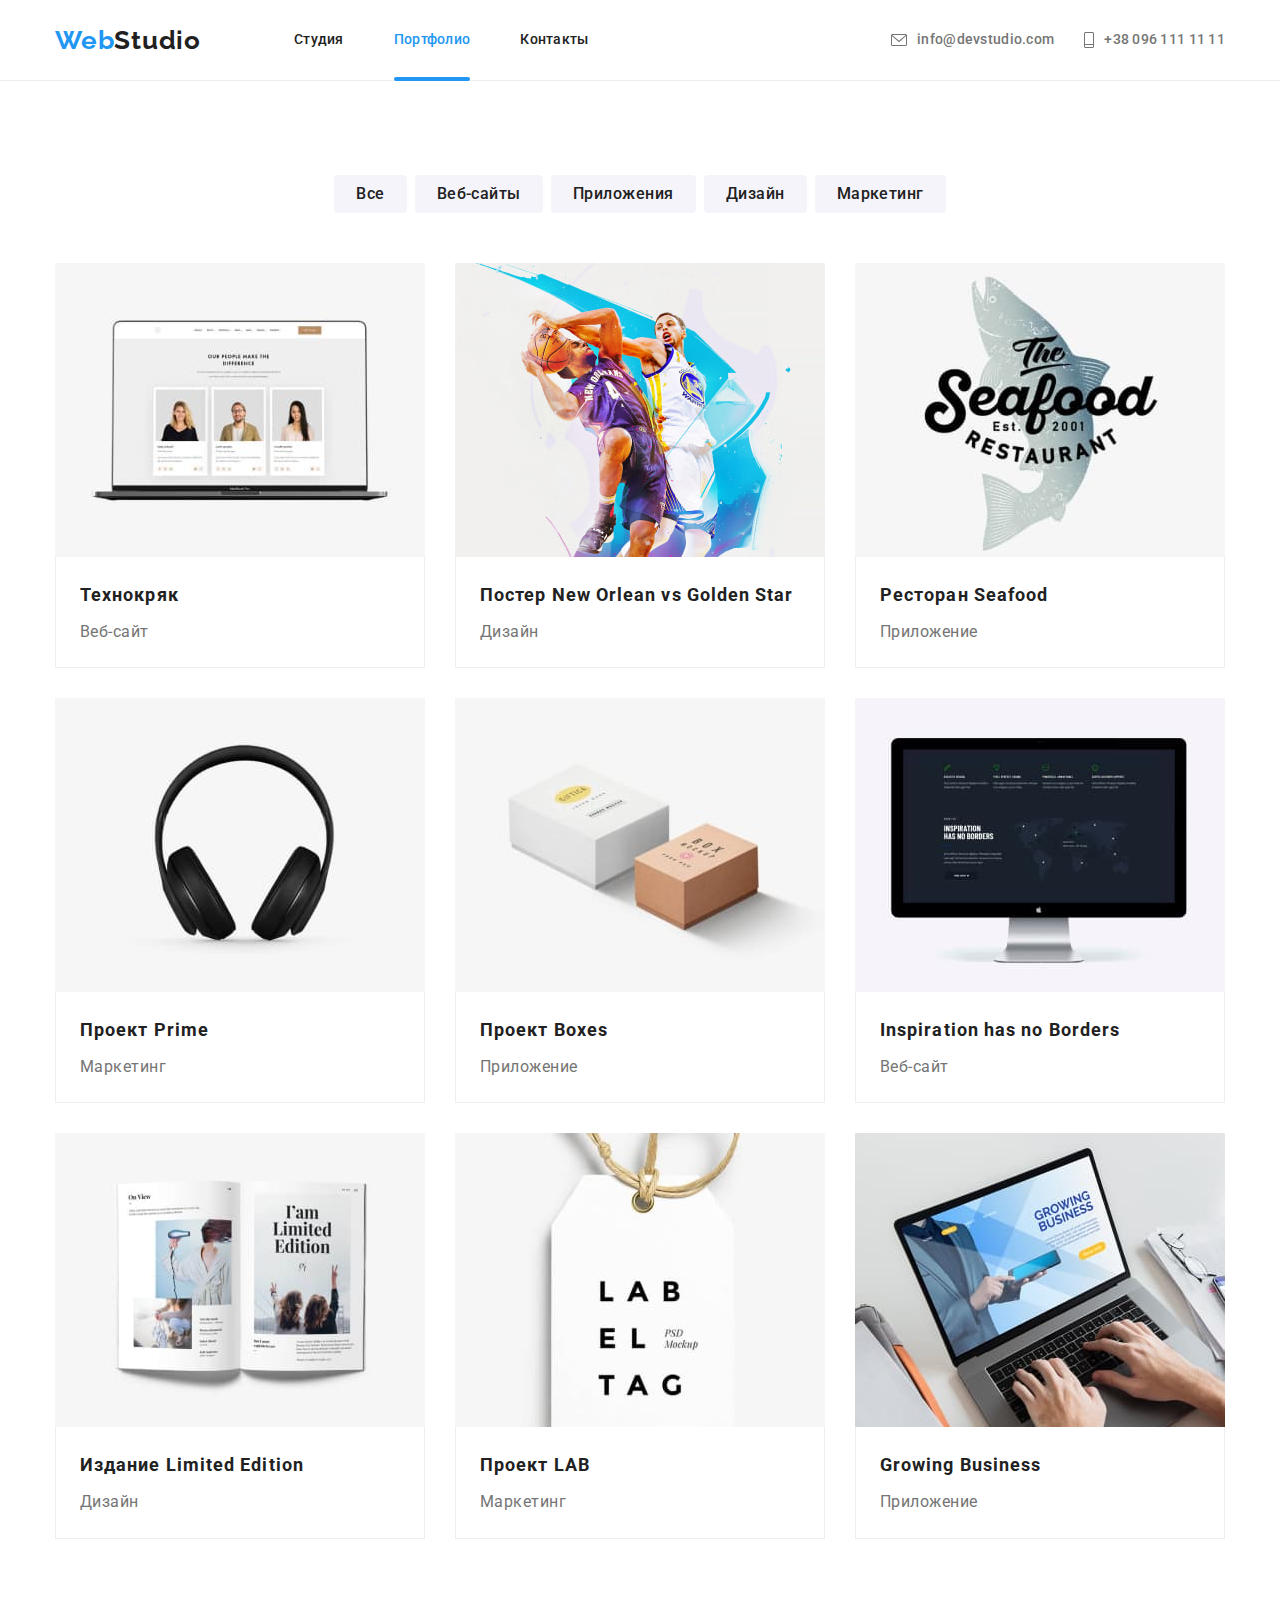
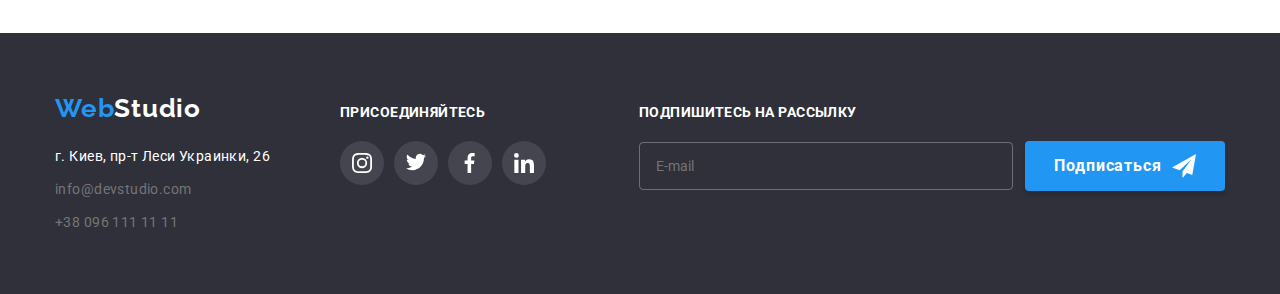
==== portfolio.html @ 3235a58d "add file past homewrok" ====
<!DOCTYPE html>
<html lang="ru">

<head>
    <meta charset="UTF-8">
    <meta http-equiv="X-UA-Compatible" content="IE=edge">
    <meta name="viewport" content="width=device-width, initial-scale=1.0">
    <link rel="preconnect" href="https://fonts.googleapis.com">
    <link rel="preconnect" href="https://fonts.gstatic.com" crossorigin>
    <link
        href="https://fonts.googleapis.com/css2?family=Raleway:wght@700&family=Roboto:wght@400;500;700;900&display=swap"
        rel="stylesheet">
    <link rel="stylesheet" href="./css/main.min.css">
    <title>WebStudio</title>
</head>

<body>
    <header class="page-header">
        <div class="container container--row">
            <!-- Навигация -->
            <nav class="navigation">
                <a href="" class="logo"><span class="logo logo--accent">Web</span>Studio</a>
                <ul class="navigation__list">
                    <li class="navigation__item ">
                        <a class="navigation__link" href="./index.html">Студия</a>
                    </li>
                    <li class="navigation__item">
                        <a href="./portfolio.html" class="navigation__link navigation__link--current">Портфолио</a>
                    </li>
                    <li class="navigation__item">
                        <a href="" class="navigation__link">Контакты</a>
                    </li>
                </ul>
            </nav>
            <!-- Контакты -->
            <ul class="contacts">
                <li class="contacts__item">
                    <a href="mailto:info@devstudio.com" class="contacts__link">
                        <svg class="contacts__icon" width="16" height="12">
                            <use href="./images/icons.svg#icon-envelope"></use>
                        </svg>
                        info@devstudio.com</a>
                </li>
                <li class="contacts__item">
                    <a href="tel:+380961111111" class="contacts__link">
                        <svg class="contacts__icon" width="10" height="16">
                            <use href="./images/icons.svg#icon-tel"></use>
                        </svg>
                        +38 096 111 11 11</a>
                </li>
            </ul>
        </div>
    </header>
    <!-- Контентная часть -->
    <main>
        <section class="section">
            <div class="container">
                <!-- Кнопки -->
                <h1 class="visually-hidden">Примеры работ</h1>
                <ul class="menu-list">
                    <li class="menu-list__item"><button type="button" class="menu-list__btn">Все</button></li>
                    <li class="menu-list__item"><button type="button" class="menu-list__btn">Веб-сайты</button></li>
                    <li class="menu-list__item"><button type="button" class="menu-list__btn">Приложения</button></li>
                    <li class="menu-list__item"><button type="button" class="menu-list__btn">Дизайн</button></li>
                    <li class="menu-list__item"><button type="button" class="menu-list__btn">Маркетинг</button></li>
                </ul>
                <!-- Контент -->
                <ul class="examples">
                    <li class="examples__item">
                        <a href="" class="examples__card">
                            <div class="examples__img-box">
                                <img src="./images/laptop.jpg" alt="ноутбук" width="370">
                                <p class="examples__desc">Ресурс предлагает комплексные предложения с разным уровнем
                                    функционала и сервисов. Все это позволит посетителю получить
                                    исчерпывающие сведения о компании или частном лице.</p>
                            </div>
                            <div class="examples__inner">
                                <h2 class="examples__caption">Технокряк</h2>
                                <p class="examples__subtitle">Веб-сайт</p>
                            </div>
                        </a>
                    </li>
                    <li class="examples__item">
                        <a href="" class="examples__card">
                            <div class="examples__img-box">
                                <img src="./images/sport.jpg" alt="Постер" width="370">
                                <p class="examples__desc">Ресурс предлагает комплексные предложения с разным уровнем
                                    функционала и сервисов. Все это позволит посетителю получить
                                    исчерпывающие сведения о компании или частном лице.</p>
                            </div>
                            <div class="examples__inner">
                                <h2 class="examples__caption">Постер New Orlean vs Golden Star</h2>
                                <p class="examples__subtitle">Дизайн</p>
                            </div>
                        </a>
                    </li>
                    <li class="examples__item">
                        <a href="" class="examples__card">
                            <div class="examples__img-box">
                                <img src="./images/fish.jpg" alt="рыба" width="370">
                                <p class="examples__desc">Ресурс предлагает комплексные предложения с разным уровнем
                                    функционала и сервисов. Все это позволит посетителю получить
                                    исчерпывающие сведения о компании или частном лице.</p>
                            </div>
                            <div class="examples__inner">
                                <h2 class="examples__caption">Ресторан Seafood</h2>
                                <p class="examples__subtitle">Приложение</p>
                            </div>
                        </a>
                    </li>
                    <li class="examples__item">
                        <a href="" class="examples__card">
                            <div class="examples__img-box">
                                <img src="./images/mus.jpg" alt="наушники" width="370">
                                <p class="examples__desc">Ресурс предлагает комплексные предложения с разным уровнем
                                    функционала и сервисов. Все это позволит посетителю получить
                                    исчерпывающие сведения о компании или частном лице.</p>
                            </div>
                            <div class="examples__inner">
                                <h2 class="examples__caption">Проект Prime</h2>
                                <p class="examples__subtitle">Маркетинг</p>
                            </div>
                        </a>
                    </li>
                    <li class="examples__item">
                        <a href="" class="examples__card">
                            <div class="examples__img-box">
                                <img src="./images/box.jpg" alt="коробки" width="370">
                                <p class="examples__desc">Ресурс предлагает комплексные предложения с разным уровнем
                                    функционала и сервисов. Все это позволит посетителю получить
                                    исчерпывающие сведения о компании или частном лице.</p>
                            </div>
                            <div class="examples__inner">
                                <h2 class="examples__caption">Проект Boxes</h2>
                                <p class="examples__subtitle">Приложение</p>
                            </div>
                        </a>
                    </li>
                    <li class="examples__item">
                        <a href="" class="examples__card">
                            <div class="examples__img-box">
                                <img src="./images/monitor.jpg" alt="монитор" width="370">
                                <p class="examples__desc">Ресурс предлагает комплексные предложения с разным уровнем
                                    функционала и сервисов. Все это позволит посетителю получить
                                    исчерпывающие сведения о компании или частном лице.</p>
                            </div>
                            <div class="examples__inner">
                                <h2 class="examples__caption">Inspiration has no Borders</h2>
                                <p class="examples__subtitle">Веб-сайт</p>
                            </div>
                        </a>
                    </li>
                    <li class="examples__item">
                        <a href="" class="examples__card">
                            <div class="examples__img-box">
                                <img src="./images/book.jpg" alt="книга" width="370">
                                <p class="examples__desc">Ресурс предлагает комплексные предложения с разным уровнем
                                    функционала и сервисов. Все это позволит посетителю получить
                                    исчерпывающие сведения о компании или частном лице.</p>
                            </div>
                            <div class="examples__inner">
                                <h2 class="examples__caption">Издание Limited Edition</h2>
                                <p class="examples__subtitle">Дизайн</p>
                            </div>
                        </a>
                    </li>
                    <li class="examples__item">
                        <a href="" class="examples__card">
                            <div class="examples__img-box">
                                <img src="./images/lab.jpg" alt="бирка" width="370">
                                <p class="examples__desc">Ресурс предлагает комплексные предложения с разным уровнем
                                    функционала и сервисов. Все это позволит посетителю получить
                                    исчерпывающие сведения о компании или частном лице.</p>
                            </div>
                            <div class="examples__inner">
                                <h2 class="examples__caption">Проект LAB</h2>
                                <p class="examples__subtitle">Маркетинг</p>
                            </div>
                        </a>
                    </li>
                    <li class="examples__item">
                        <a href="" class="examples__card">
                            <div class="examples__img-box">
                                <img src="./images/grow.jpg" alt="ноутбук" width="370">
                                <p class="examples__desc">Ресурс предлагает комплексные предложения с разным уровнем
                                    функционала и сервисов. Все это позволит посетителю получить
                                    исчерпывающие сведения о компании или частном лице.</p>
                            </div>
                            <div class="examples__inner">
                                <h2 class="examples__caption">Growing Business</h2>
                                <p class="examples__subtitle">Приложение</p>
                            </div>
                        </a>
                    </li>
                </ul>
            </div>
        </section>

    </main>
    <!-- Footer -->
    <footer class="footer">
        <div class="container footer__inner">
            <div>
                <a href="" class="logo"><span class=" logo logo--accent">Web</span><span
                        class="logo logo--white">Studio</span></a>
                <address class="address">
                    <ul>
                        <li class="address__item">
                            <p class="address__location">г. Киев, пр-т Леси Украинки, 26</p>
                        </li>
                        <li class="address__item"><a href="mailto:info@devstudio.com"
                                class="address__link">info@devstudio.com</a></li>
                        <li class="address__item"><a href="tel:+380961111111" class="address__link">+38 096 111 11
                                11</a>
                        </li>
                    </ul>
                </address>
            </div>
            <div class="footer__socials">
                <p class="footer__subtitle">присоединяйтесь</p>
                <ul class="socials">
                    <li class="socials__item">
                        <a href="" class="footer__socials-link">
                            <svg class="footer__socials-icon" width="20" height="20">
                                <use href="./images/icons.svg#icon-inst"></use>
                            </svg>
                        </a>
                    </li>
                    <li class="socials__item">
                        <a href="" class="footer__socials-link">
                            <svg class="footer__socials-icon" width="20" height="20">
                                <use href="./images/icons.svg#icon-twitter"></use>
                            </svg>
                        </a>
                    </li>
                    <li class="socials__item">
                        <a href="" class="footer__socials-link">
                            <svg class="footer__socials-icon" width="20" height="20">
                                <use href="./images/icons.svg#icon-facebook"></use>
                            </svg>
                        </a>
                    </li>
                    <li class="socials__item">
                        <a href="" class="footer__socials-link">
                            <svg class="footer__socials-icon" width="20" height="20">
                                <use href="./images/icons.svg#icon-li"></use>
                            </svg>
                        </a>
                    </li>
                </ul>
            </div>
            <div class="footer__form-holder">
                <p class="footer__subtitle">Подпишитесь на рассылку</p>
                <form class="footer-form" name="subscribe">
                    <div class="footer-form__container">
                        <label class="footer-form__label">
                            <input class="footer-form__input" type="email" name="email" placeholder="E-mail">
                        </label>
                        <button class="button button--flex" type="submit"><span class="button__text">Подписаться</span>
                            <svg class="button__icon" width="24" height="24">
                                <use href="./images/icons.svg#icon-send"></use>
                            </svg>
                        </button>
                    </div>
                </form>
            </div>
        </div>
    </footer>
</body>

</html>
---- css/main.min.css ----
/*! modern-normalize v1.1.0 | MIT License | https://github.com/sindresorhus/modern-normalize */*,::before,::after{-webkit-box-sizing:border-box;box-sizing:border-box}html{line-height:1.15;-webkit-text-size-adjust:100%;-moz-tab-size:4;-o-tab-size:4;tab-size:4}body{margin:0;font-family:system-ui,-apple-system,"Segoe UI",Roboto,Helvetica,Arial,sans-serif,"Apple Color Emoji","Segoe UI Emoji"}hr{height:0;color:inherit}abbr[title]{-webkit-text-decoration:underline dotted;text-decoration:underline dotted}b,strong{font-weight:bolder}code,kbd,samp,pre{font-family:ui-monospace, SFMono-Regular, Consolas, "Liberation Mono", Menlo, monospace;font-size:1em}small{font-size:80%}sub,sup{font-size:75%;line-height:0;position:relative;vertical-align:baseline}sub{bottom:-0.25em}sup{top:-0.5em}table{text-indent:0;border-color:inherit}button,input,optgroup,select,textarea{font-family:inherit;font-size:100%;line-height:1.15;margin:0}button,select{text-transform:none}button,[type="button"],[type="reset"],[type="submit"]{-webkit-appearance:button}::-moz-focus-inner{border-style:none;padding:0}:-moz-focusring{outline:1px dotted ButtonText}:-moz-ui-invalid{box-shadow:none}legend{padding:0}progress{vertical-align:baseline}::-webkit-inner-spin-button,::-webkit-outer-spin-button{height:auto}[type="search"]{-webkit-appearance:textfield;outline-offset:-2px}::-webkit-search-decoration{-webkit-appearance:none}::-webkit-file-upload-button{-webkit-appearance:button;font:inherit}summary{display:list-item}h1,h2,h3,h4,h5,h6{margin:0}p{margin:0;padding:0}img{max-width:100%;height:auto;display:block}body{color:#757575;font-family:"Roboto", serif;font-size:0.875rem;line-height:1.71}ul{margin:0;padding-left:0}li{list-style-type:none}.container{width:100%;max-width:1200px;padding-left:15px;padding-right:15px;margin:0 auto}.container--row{display:-webkit-box;display:-ms-flexbox;display:flex;-webkit-box-align:center;-ms-flex-align:center;align-items:center}.button{display:block;width:200px;margin:0 auto;padding-top:10px;padding-bottom:10px;font-weight:700;font-size:1rem;line-height:1.88;letter-spacing:0.06em;border:0px solid #2196f3;border-radius:4px;-webkit-box-shadow:0px 4px 4px rgba(0,0,0,0.15);box-shadow:0px 4px 4px rgba(0,0,0,0.15);background-color:#2196f3;color:#fff;cursor:pointer}.button--flex{display:-webkit-box;display:-ms-flexbox;display:flex;-webkit-box-align:center;-ms-flex-align:center;align-items:center;-webkit-box-pack:center;-ms-flex-pack:center;justify-content:center;margin-left:12px}.button__text{margin-right:10px}.section{padding-top:94px;padding-bottom:94px}.visually-hidden{position:absolute;width:1px;height:1px;margin:-1px;border:0;padding:0;white-space:nowrap;-webkit-clip-path:inset(100%);clip-path:inset(100%);clip:rect(0 0 0 0);overflow:hidden}.section__title{font-size:2.25rem;line-height:1.16;letter-spacing:0.03em;text-align:center;color:#212121}.section__title--margin-bot{margin-bottom:50px}.socials{display:-webkit-box;display:-ms-flexbox;display:flex;-webkit-box-pack:center;-ms-flex-pack:center;justify-content:center}.socials__item{margin-right:10px}.socials__item:last-child{margin-right:0}.navigation,.contacts__link,.footer-form__container{display:-webkit-box;display:-ms-flexbox;display:flex;-webkit-box-align:center;-ms-flex-align:center;align-items:center}.logo{font-family:"Raleway", serif;font-size:1.625rem;line-height:1.19;letter-spacing:0.03em;font-weight:700;color:#212121;text-decoration:none;display:inline-block}.logo--accent{color:#2196f3}.logo--white{color:#fff}.page-header{background-color:#fff;border-bottom:1px solid #ececec}.navigation__list{display:-webkit-box;display:-ms-flexbox;display:flex;padding-left:0px;margin-left:93px;margin-right:auto}.navigation__item{margin-left:50px}.navigation__item:first-child{margin-left:0}.navigation__link{display:block;padding-top:32px;padding-bottom:32px;font-size:0.875rem;line-height:1.14;letter-spacing:0.02em;font-weight:500;text-decoration:none;color:#212121;-webkit-transition:color 250ms cubic-bezier(0.4, 0, 0.2, 1);transition:color 250ms cubic-bezier(0.4, 0, 0.2, 1)}.navigation__link:hover,.navigation__link:focus{color:#2196f3}.navigation__link--current{position:relative;padding-top:32px;padding-bottom:32px;display:block;font-size:0.875rem;line-height:1.14;letter-spacing:0.02em;font-weight:500;color:#2196f3;text-decoration:none}.navigation__link--current::after{content:"";position:absolute;right:0;bottom:-1px;width:100%;height:4px;background-color:#2196f3;border-radius:2px}.contacts{display:-webkit-box;display:-ms-flexbox;display:flex;margin-left:auto}.contacts__item{margin-left:30px}.contacts__item:first-child{margin-left:0}.contacts__link{font-weight:500;letter-spacing:0.02em;line-height:1.14;text-decoration:none;color:#757575;-webkit-transition:color 250ms cubic-bezier(0.4, 0, 0.2, 1);transition:color 250ms cubic-bezier(0.4, 0, 0.2, 1)}.contacts__link:hover,.contacts__link:focus{color:#2196f3}.contacts__icon{margin-right:10px;fill:currentColor}.hero{padding-top:200px;padding-bottom:200px;background-color:#2f303a;background-image:-webkit-gradient(linear, left bottom, left top, from(rgba(47,48,58,0.4)), to(rgba(47,48,58,0.4))),url(../images/hero.jpg);background-image:linear-gradient(to top, rgba(47,48,58,0.4), rgba(47,48,58,0.4)),url(../images/hero.jpg);max-width:1600px;margin:0 auto}.hero__title{width:696px;margin:0 auto;margin-bottom:30px;font-weight:900;font-size:2.75rem;line-height:1.36;color:#fff;letter-spacing:0.06em;text-transform:uppercase;text-align:center}.class{background-color:aqua}.qualities{background-color:#fff}.qualities__list{display:-webkit-box;display:-ms-flexbox;display:flex}.qualities__item{margin-right:30px;-ms-flex-preferred-size:270px;flex-basis:270px}.qualities__item:last-child{margin-right:0}.qualities__field{display:-webkit-box;display:-ms-flexbox;display:flex;-webkit-box-pack:center;-ms-flex-pack:center;justify-content:center;-webkit-box-align:center;-ms-flex-align:center;align-items:center;height:120px;margin-bottom:30px;border-radius:4px;background-color:#f5f4fa}.qualities__title{font-size:0.875rem;line-height:1.14;letter-spacing:0.03em;text-transform:uppercase;color:#212121}.qualities__text{letter-spacing:0.03em;margin-top:10px}.about{background-color:#fff;padding-top:0}.about__list{display:-webkit-box;display:-ms-flexbox;display:flex;-webkit-box-pack:center;-ms-flex-pack:center;justify-content:center}.about__item{margin-left:30px}.about__item:first-child{margin-left:0}.about__wrapper{position:relative}.about__subtitle{font-size:0.875rem;line-height:1.14;letter-spacing:0.03em;text-transform:uppercase;text-align:center;color:#fff}.about__subtitle--absolute{position:absolute;right:0;bottom:0;width:100%;padding-top:27px;padding-bottom:27px;background-color:rgba(47,48,58,0.8)}.ourteam{background-color:#f5f4fa}.ourteam__list{display:-webkit-box;display:-ms-flexbox;display:flex;-webkit-box-pack:center;-ms-flex-pack:center;justify-content:center}.ourteam__item{margin-left:30px;background-color:#fff;-webkit-box-shadow:0px 1px 3px rgba(0,0,0,0.12),0px 1px 1px rgba(0,0,0,0.14),0px 2px 1px rgba(0,0,0,0.2);box-shadow:0px 1px 3px rgba(0,0,0,0.12),0px 1px 1px rgba(0,0,0,0.14),0px 2px 1px rgba(0,0,0,0.2);border-radius:0px 0px 4px 4px}.ourteam__item:first-child{margin-left:0}.ourteam__profile{padding:30px 32px 30px 32px}.ourteam__name{font-weight:500;font-size:1rem;line-height:1.19;color:#212121;letter-spacing:0.03em;text-align:center;margin-bottom:10px}.ourteam__profession{font-size:16px;line-height:1.19;letter-spacing:0.03em;text-align:center;margin-bottom:16px}.ourteam__link{width:44px;height:44px;padding:12px;border-radius:50%;-webkit-transition:background-color 250ms cubic-bezier(0.4, 0, 0.2, 1);transition:background-color 250ms cubic-bezier(0.4, 0, 0.2, 1);text-decoration:none;display:block}.ourteam__link:hover,.ourteam__link:focus{background-color:#2196f3}.ourteam__icon{fill:#afb1b8;-webkit-transition:fill 250ms cubic-bezier(0.4, 0, 0.2, 1);transition:fill 250ms cubic-bezier(0.4, 0, 0.2, 1)}.ourteam__link:hover .ourteam__icon,.ourteam__link:focus .ourteam__icon{fill:#fff}.clients{display:-webkit-box;display:-ms-flexbox;display:flex;-webkit-box-pack:justify;-ms-flex-pack:justify;justify-content:space-between}.clients__link{display:-webkit-box;display:-ms-flexbox;display:flex;text-decoration:none;padding:15px 31px;border:1px solid #afb1b8;border-radius:4px;-webkit-transition:border 250ms cubic-bezier(0.4, 0, 0.2, 1);transition:border 250ms cubic-bezier(0.4, 0, 0.2, 1)}.clients__link:hover,.clients__link:focus{border:1px solid #2196f3}.clients__icon{fill:#afb1b8;-webkit-transition:fill 250ms cubic-bezier(0.4, 0, 0.2, 1);transition:fill 250ms cubic-bezier(0.4, 0, 0.2, 1)}.clients__link:hover .clients__icon,.clients__link:focus .clients__icon{fill:#2196f3}.footer{padding-top:60px;padding-bottom:60px;background-color:#2f303a}.footer__inner{display:-webkit-box;display:-ms-flexbox;display:flex;-webkit-box-align:baseline;-ms-flex-align:baseline;align-items:baseline}.address{font-style:normal;margin-top:20px}.address__item{margin-bottom:9px}.address__item:last-child{margin-bottom:0}.address__location{letter-spacing:0.03em;color:#fff}.address__link{letter-spacing:0.03em;line-height:1.71;text-decoration:none;color:#757575;-webkit-transition:color 250ms cubic-bezier(0.4, 0, 0.2, 1);transition:color 250ms cubic-bezier(0.4, 0, 0.2, 1)}.address__link:hover,.address__link:focus{color:#2196f3}.footer__socials{margin-left:70px}.footer__subtitle{margin-bottom:20px;font-weight:700;font-size:0.875rem;line-height:1.14;letter-spacing:0.03em;text-transform:uppercase;color:#fff}.footer__socials-link{display:block;width:44px;height:44px;padding:12px;text-decoration:none;background-color:rgba(255,255,255,0.1);border-radius:50%;fill:#fff;-webkit-transition:background-color 250ms cubic-bezier(0.4, 0, 0.2, 1);transition:background-color 250ms cubic-bezier(0.4, 0, 0.2, 1)}.footer__socials-link:hover,.footer__socials-link:focus{background-color:#2196f3}.footer__form-holder{-webkit-box-flex:1;-ms-flex-positive:1;flex-grow:1;margin-left:93px}.footer-form__label{-webkit-box-flex:1;-ms-flex-positive:1;flex-grow:1}.footer-form__input{width:100%;padding:15px 10px 15px 16px;color:rgba(255,255,255,0.6);background-color:transparent;border-radius:4px;border:1px solid rgba(255,255,255,0.3)}.backdrop--is-hidden{opacity:0;visibility:hidden;pointer-events:none}.backdrop{position:fixed;top:0;left:0;width:100%;height:100%;background-color:rgba(0,0,0,0.2);opacity:1;-webkit-transition:opacity 250ms cubic-bezier(0.4, 0, 0.2, 1),visibility 250ms cubic-bezier(0.4, 0, 0.2, 1);transition:opacity 250ms cubic-bezier(0.4, 0, 0.2, 1),visibility 250ms cubic-bezier(0.4, 0, 0.2, 1)}.modal{position:absolute;top:50%;left:50%;min-width:528px;min-height:581px;padding:40px;background-color:#fff;-webkit-box-shadow:0px 1px 3px rgba(0,0,0,0.12),0px 1px 1px rgba(0,0,0,0.14),0px 2px 1px rgba(0,0,0,0.2);box-shadow:0px 1px 3px rgba(0,0,0,0.12),0px 1px 1px rgba(0,0,0,0.14),0px 2px 1px rgba(0,0,0,0.2);border-radius:4px;opacity:1;-webkit-transform:translate(-50%, -50%) scale(1);transform:translate(-50%, -50%) scale(1);-webkit-transition:opacity 250ms cubic-bezier(0.4, 0, 0.2, 1),-webkit-transform 250ms cubic-bezier(0.4, 0, 0.2, 1);transition:opacity 250ms cubic-bezier(0.4, 0, 0.2, 1),-webkit-transform 250ms cubic-bezier(0.4, 0, 0.2, 1);transition:transform 250ms cubic-bezier(0.4, 0, 0.2, 1),opacity 250ms cubic-bezier(0.4, 0, 0.2, 1);transition:transform 250ms cubic-bezier(0.4, 0, 0.2, 1),opacity 250ms cubic-bezier(0.4, 0, 0.2, 1),-webkit-transform 250ms cubic-bezier(0.4, 0, 0.2, 1)}.backdrop--is-hidden .modal{-webkit-transform:translate(-50%, -50%) scale(0.6);transform:translate(-50%, -50%) scale(0.6);opacity:0}.modal__btn{position:absolute;top:8px;right:8px;width:30px;height:30px;border:1px solid rgba(0,0,0,0.1);border-radius:50%;background-color:transparent;cursor:pointer;-webkit-transition:fill 250ms cubic-bezier(0.4, 0, 0.2, 1);transition:fill 250ms cubic-bezier(0.4, 0, 0.2, 1)}.modal__btn:hover,.modal__btn:focus{fill:#2196f3}.modal__icon{position:absolute;top:50%;left:50%;-webkit-transform:translate(-50%, -50%);transform:translate(-50%, -50%)}.form{display:-webkit-box;display:-ms-flexbox;display:flex;-webkit-box-orient:vertical;-webkit-box-direction:normal;-ms-flex-direction:column;flex-direction:column}.form__title{margin-bottom:12px;font-weight:700;font-size:1.25rem;line-height:1.15;text-align:center;letter-spacing:0.03em;color:#212121}.form__text{margin-top:10px;margin-bottom:4px;font-size:0.75rem;line-height:1.16;letter-spacing:0.01em}.form__label{position:relative;display:-webkit-box;display:-ms-flexbox;display:flex;-webkit-box-orient:vertical;-webkit-box-direction:normal;-ms-flex-direction:column;flex-direction:column;-webkit-transition:fill 250ms cubic-bezier(0.4, 0, 0.2, 1);transition:fill 250ms cubic-bezier(0.4, 0, 0.2, 1)}.form__label:focus-within{fill:#2196f3}.form__input{width:100%;height:40px;padding:0 42px;border:1px solid rgba(33,33,33,0.2);-webkit-box-sizing:border-box;box-sizing:border-box;border-radius:4px;cursor:pointer;outline:none;color:#757575;-webkit-transition:border 250ms cubic-bezier(0.4, 0, 0.2, 1);transition:border 250ms cubic-bezier(0.4, 0, 0.2, 1)}.form__input:focus-within{border:1px solid #2196f3}.form__input--big{display:block;height:120px;padding:12px 16px;resize:none;color:#757575}.form__input--big::-webkit-input-placeholder{font-size:0.75rem;line-height:1.67;letter-spacing:0.01em}.form__input--big:-ms-input-placeholder{font-size:0.75rem;line-height:1.67;letter-spacing:0.01em}.form__input--big::-ms-input-placeholder{font-size:0.75rem;line-height:1.67;letter-spacing:0.01em}.form__input--big::placeholder{font-size:0.75rem;line-height:1.67;letter-spacing:0.01em}.form__icon{position:absolute;top:39px;left:12px;cursor:pointer}.form__icon-off{display:block;margin-right:7px;width:16px;height:15px;border-radius:2px;border:2px solid #212121}.form__checkbox:checked ~ .form__icon-off{display:none}.form__icon-active{display:none;margin-right:7px;background-color:#2196f3;border-radius:2px}.form__checkbox:checked ~ .form__icon-active{display:block}.form__checkbox-label{position:relative;display:-webkit-inline-box;display:-ms-inline-flexbox;display:inline-flex;-webkit-box-align:center;-ms-flex-align:center;align-items:center;-webkit-box-pack:center;-ms-flex-pack:center;justify-content:center;margin-bottom:30px;margin-top:20px;letter-spacing:0.03em}.form__checkbox--vis-hidden{position:absolute;width:1px;height:1px;margin:-1px;border:0;padding:0;white-space:nowrap;-webkit-clip-path:inset(100%);clip-path:inset(100%);clip:rect(0 0 0 0);overflow:hidden}.form__link{color:#2196f3}.menu-list{display:-webkit-box;display:-ms-flexbox;display:flex;-webkit-box-pack:center;-ms-flex-pack:center;justify-content:center;margin-bottom:50px}.menu-list__item{margin-left:8px}.menu-list__item:first-child{margin-left:0}.menu-list__btn{padding-left:22px;padding-right:22px;padding-top:6px;padding-bottom:6px;font-size:1rem;line-height:1.6;letter-spacing:0.03em;color:#212121;font-weight:500;font-family:"Roboto", serif;cursor:pointer;background-color:#f5f4fa;border:0px solid transparent;border-radius:4px;-webkit-transition:background-color 250ms cubic-bezier(0.4, 0, 0.2, 1),color 250ms cubic-bezier(0.4, 0, 0.2, 1),-webkit-box-shadow 250ms cubic-bezier(0.4, 0, 0.2, 1);transition:background-color 250ms cubic-bezier(0.4, 0, 0.2, 1),color 250ms cubic-bezier(0.4, 0, 0.2, 1),-webkit-box-shadow 250ms cubic-bezier(0.4, 0, 0.2, 1);transition:background-color 250ms cubic-bezier(0.4, 0, 0.2, 1),color 250ms cubic-bezier(0.4, 0, 0.2, 1),box-shadow 250ms cubic-bezier(0.4, 0, 0.2, 1);transition:background-color 250ms cubic-bezier(0.4, 0, 0.2, 1),color 250ms cubic-bezier(0.4, 0, 0.2, 1),box-shadow 250ms cubic-bezier(0.4, 0, 0.2, 1),-webkit-box-shadow 250ms cubic-bezier(0.4, 0, 0.2, 1)}.menu-list__btn:hover,.menu-list__btn:focus{background-color:#2196f3;color:#fff;-webkit-box-shadow:0px 3px 1px rgba(0,0,0,0.1),0px 1px 2px rgba(0,0,0,0.08),0px 2px 2px rgba(0,0,0,0.12);box-shadow:0px 3px 1px rgba(0,0,0,0.1),0px 1px 2px rgba(0,0,0,0.08),0px 2px 2px rgba(0,0,0,0.12)}.examples{display:-webkit-box;display:-ms-flexbox;display:flex;-ms-flex-wrap:wrap;flex-wrap:wrap}.examples__item{margin-left:30px;margin-bottom:30px}.examples__item:nth-last-child(-n+3){margin-bottom:0}.examples__item:nth-last-child(3n){margin-left:0}.examples__card{display:block;text-decoration:none;-webkit-transition:-webkit-box-shadow 250ms cubic-bezier(0.4, 0, 0.2, 1);transition:-webkit-box-shadow 250ms cubic-bezier(0.4, 0, 0.2, 1);transition:box-shadow 250ms cubic-bezier(0.4, 0, 0.2, 1);transition:box-shadow 250ms cubic-bezier(0.4, 0, 0.2, 1), -webkit-box-shadow 250ms cubic-bezier(0.4, 0, 0.2, 1)}.examples__card:hover,.examples__card:focus{-webkit-box-shadow:0px 1px 1px rgba(0,0,0,0.12),0px 4px 4px rgba(0,0,0,0.06),1px 4px 6px rgba(0,0,0,0.16);box-shadow:0px 1px 1px rgba(0,0,0,0.12),0px 4px 4px rgba(0,0,0,0.06),1px 4px 6px rgba(0,0,0,0.16)}.examples__img-box{position:relative;overflow:hidden}.examples__desc{position:absolute;top:0;left:0;padding:63px 24px;font-size:1.125rem;line-height:1.56;letter-spacing:0.03em;color:#fff;background-color:rgba(33,150,243,0.9);-webkit-transform:translateY(100%);transform:translateY(100%);-webkit-transition:-webkit-transform 250ms cubic-bezier(0.4, 0, 0.2, 1);transition:-webkit-transform 250ms cubic-bezier(0.4, 0, 0.2, 1);transition:transform 250ms cubic-bezier(0.4, 0, 0.2, 1);transition:transform 250ms cubic-bezier(0.4, 0, 0.2, 1), -webkit-transform 250ms cubic-bezier(0.4, 0, 0.2, 1)}.examples__card:hover .examples__desc,.examples__card:focus .examples__desc{-webkit-transform:translateY(0);transform:translateY(0)}.examples__inner{padding:20px 24px;border-left:1px solid #eee;border-right:1px solid #eee;border-bottom:1px solid #eee}.examples__caption{font-size:1.125rem;line-height:2;letter-spacing:0.06em;color:#212121}.examples__subtitle{font-size:1rem;line-height:1.9;letter-spacing:0.03em;margin-top:4px;color:#757575}
/*# sourceMappingURL=main.min.css.map */
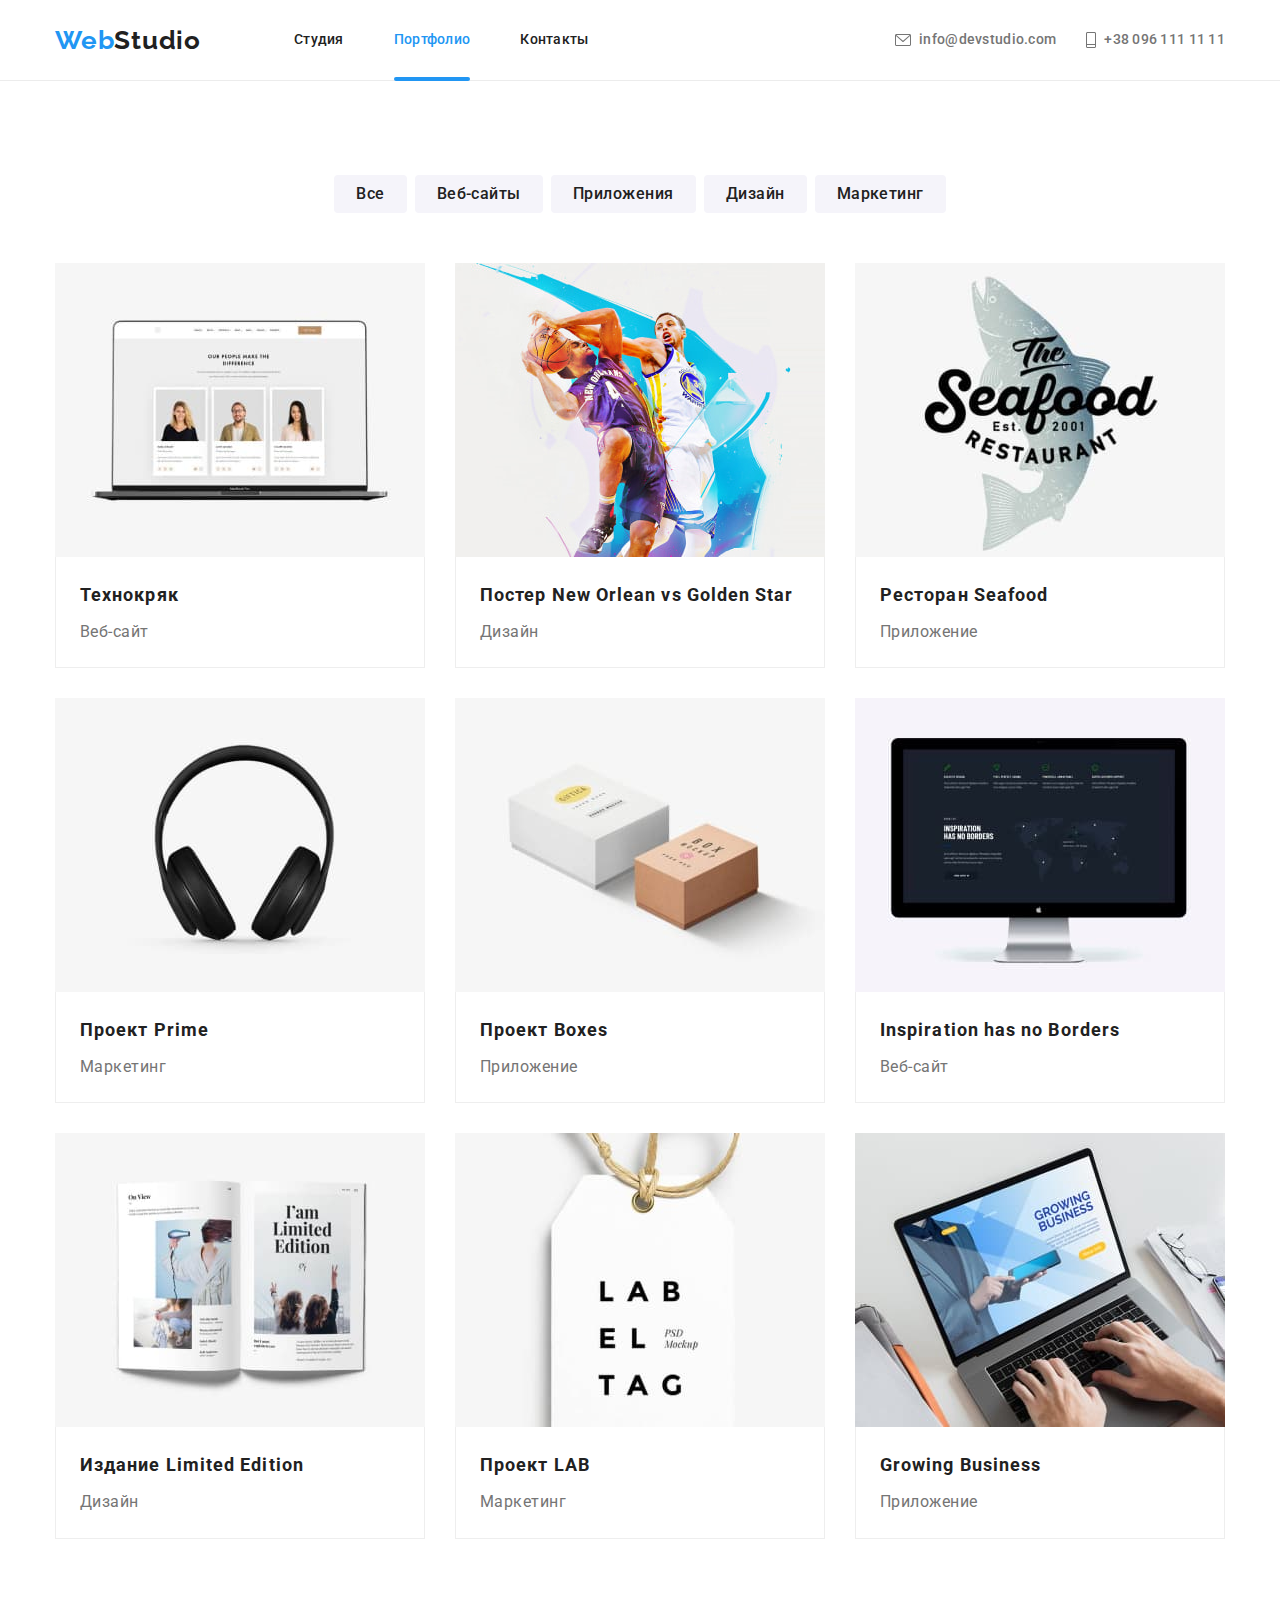
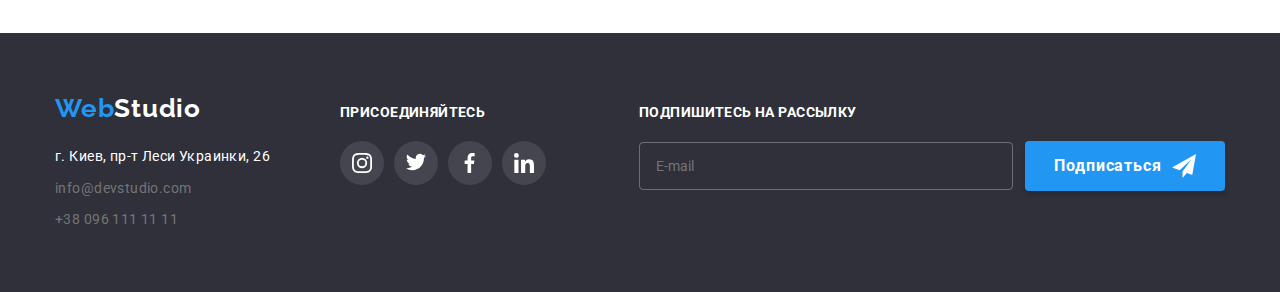
==== commit 0a17b7a2: "add 2x img , create adaptive" ====
--- a/portfolio.html
+++ b/portfolio.html
@@ -18,37 +18,90 @@
     <header class="page-header">
         <div class="container container--row">
             <!-- Навигация -->
-            <nav class="navigation">
+            <div class="menu-container">
+                <nav class="navigation">
+                    <a href="" class="logo"><span class="logo logo--accent">Web</span>Studio</a>
+                    <ul class="navigation__list">
+                        <li class="navigation__item ">
+                            <a class="navigation__link " href="./index.html">Студия</a>
+                        </li>
+                        <li class="navigation__item">
+                            <a href="./portfolio.html" class="navigation__link navigation__link--current">Портфолио</a>
+                        </li>
+                        <li class="navigation__item">
+                            <a href="" class="navigation__link">Контакты</a>
+                        </li>
+                    </ul>
+                </nav>
+                <!-- Контакты -->
+                <ul class="contacts">
+                    <li class="contacts__item">
+                        <a href="mailto:info@devstudio.com" class="contacts__link">
+                            <svg class="contacts__icon" width="16" height="12">
+                                <use href="./images/icons.svg#icon-envelope"></use>
+                            </svg>
+                            info@devstudio.com</a>
+                    </li>
+                    <li class="contacts__item">
+                        <a href="tel:+380961111111" class="contacts__link">
+                            <svg class="contacts__icon" width="10" height="16">
+                                <use href="./images/icons.svg#icon-tel"></use>
+                            </svg>
+                            +38 096 111 11 11</a>
+                    </li>
+                </ul>
+            </div>
+            <div class="mobile-menu-container">
                 <a href="" class="logo"><span class="logo logo--accent">Web</span>Studio</a>
-                <ul class="navigation__list">
-                    <li class="navigation__item ">
-                        <a class="navigation__link" href="./index.html">Студия</a>
-                    </li>
-                    <li class="navigation__item">
-                        <a href="./portfolio.html" class="navigation__link navigation__link--current">Портфолио</a>
-                    </li>
-                    <li class="navigation__item">
-                        <a href="" class="navigation__link">Контакты</a>
-                    </li>
-                </ul>
-            </nav>
-            <!-- Контакты -->
-            <ul class="contacts">
-                <li class="contacts__item">
-                    <a href="mailto:info@devstudio.com" class="contacts__link">
-                        <svg class="contacts__icon" width="16" height="12">
-                            <use href="./images/icons.svg#icon-envelope"></use>
-                        </svg>
-                        info@devstudio.com</a>
-                </li>
-                <li class="contacts__item">
-                    <a href="tel:+380961111111" class="contacts__link">
-                        <svg class="contacts__icon" width="10" height="16">
-                            <use href="./images/icons.svg#icon-tel"></use>
-                        </svg>
-                        +38 096 111 11 11</a>
-                </li>
-            </ul>
+                <div class="burger-menu" data-menu>
+                    <nav class="navigation">
+                        <ul class="navigation__list">
+                            <li class="navigation__item ">
+                                <a class="navigation__link " href="./index.html">Студия</a>
+                            </li>
+                            <li class="navigation__item">
+                                <a href="./portfolio.html"
+                                    class="navigation__link navigation__link--current">Портфолио</a>
+                            </li>
+                            <li class="navigation__item">
+                                <a href="" class="navigation__link">Контакты</a>
+                            </li>
+                        </ul>
+                    </nav>
+                    <!-- Контакты -->
+                    <ul class="contacts">
+                        <li class="contacts__item">
+                            <a href="tel:+380961111111" class="contacts__link contacts__link--big-accent">
+                                <svg class="contacts__icon" width="10" height="16">
+                                    <use href="./images/icons.svg#icon-tel"></use>
+                                </svg>
+                                +38 096 111 11 11</a>
+                        </li>
+                        <li class="contacts__item">
+                            <a href="mailto:info@devstudio.com" class="contacts__link">
+                                <svg class="contacts__icon" width="16" height="12">
+                                    <use href="./images/icons.svg#icon-envelope"></use>
+                                </svg>
+
+                                info@devstudio.com</a>
+                        </li>
+                    </ul>
+                    <ul class="burger-menu__socials">
+                        <li class="burger-menu__item"><a class="burger-menu__link burger-menu__link--padding-none"
+                                href="#">Instagram</a></li>
+                        <li class="burger-menu__item"><a class="burger-menu__link" href="#">Twitter</a></li>
+                        <li class="burger-menu__item"><a class="burger-menu__link" href="#">Facebook</a></li>
+                        <li class="burger-menu__item"><a class="burger-menu__link burger-menu__link--border-none"
+                                href="#">LinkedIn</a></li>
+                    </ul>
+                </div>
+                <button class="burger-button" type="button" data-menu-button>
+                    <svg width="40" height="40" aria-label="Переключатель мобильного меню">
+                        <use class="burger-button__icon-menu" href="images/icons.svg#nav-burger"></use>
+                        <use class="burger-button__icon-cross" href="images/icons.svg#nav-cross"></use>
+                    </svg>
+                </button>
+            </div>
         </div>
     </header>
     <!-- Контентная часть -->
@@ -67,14 +120,15 @@
                 <!-- Контент -->
                 <ul class="examples">
                     <li class="examples__item">
-                        <a href="" class="examples__card">
-                            <div class="examples__img-box">
-                                <img src="./images/laptop.jpg" alt="ноутбук" width="370">
-                                <p class="examples__desc">Ресурс предлагает комплексные предложения с разным уровнем
-                                    функционала и сервисов. Все это позволит посетителю получить
-                                    исчерпывающие сведения о компании или частном лице.</p>
-                            </div>
-                            <div class="examples__inner">
+                        <a href="" class="examples__card examples__card--flex">
+                            <div class="examples__img-box">
+                                <img class="examples__images" srcset="./images/laptop@2x.jpg 2x"
+                                    src="./images/laptop.jpg" alt="ноутбук" width="370">
+                                <p class="examples__desc">Ресурс предлагает комплексные предложения с разным уровнем
+                                    функционала и сервисов. Все это позволит посетителю получить
+                                    исчерпывающие сведения о компании или частном лице.</p>
+                            </div>
+                            <div class="examples__inner examples__inner--grow">
                                 <h2 class="examples__caption">Технокряк</h2>
                                 <p class="examples__subtitle">Веб-сайт</p>
                             </div>
@@ -83,7 +137,8 @@
                     <li class="examples__item">
                         <a href="" class="examples__card">
                             <div class="examples__img-box">
-                                <img src="./images/sport.jpg" alt="Постер" width="370">
+                                <img class="examples__images" srcset="./images/sport@2x.jpg 2x" src="./images/sport.jpg"
+                                    alt="Постер" width="370">
                                 <p class="examples__desc">Ресурс предлагает комплексные предложения с разным уровнем
                                     функционала и сервисов. Все это позволит посетителю получить
                                     исчерпывающие сведения о компании или частном лице.</p>
@@ -97,7 +152,8 @@
                     <li class="examples__item">
                         <a href="" class="examples__card">
                             <div class="examples__img-box">
-                                <img src="./images/fish.jpg" alt="рыба" width="370">
+                                <img class="examples__images" srcset="./images/fish@2x.jpg 2x" src="./images/fish.jpg"
+                                    alt="рыба" width="370">
                                 <p class="examples__desc">Ресурс предлагает комплексные предложения с разным уровнем
                                     функционала и сервисов. Все это позволит посетителю получить
                                     исчерпывающие сведения о компании или частном лице.</p>
@@ -111,7 +167,8 @@
                     <li class="examples__item">
                         <a href="" class="examples__card">
                             <div class="examples__img-box">
-                                <img src="./images/mus.jpg" alt="наушники" width="370">
+                                <img class="examples__images" srcset="./images/mus@2x.jpg 2x" src="./images/mus.jpg"
+                                    alt="наушники" width="370">
                                 <p class="examples__desc">Ресурс предлагает комплексные предложения с разным уровнем
                                     функционала и сервисов. Все это позволит посетителю получить
                                     исчерпывающие сведения о компании или частном лице.</p>
@@ -125,7 +182,8 @@
                     <li class="examples__item">
                         <a href="" class="examples__card">
                             <div class="examples__img-box">
-                                <img src="./images/box.jpg" alt="коробки" width="370">
+                                <img class="examples__images" srcset="./images/box@2x.jpg 2x" src="./images/box.jpg"
+                                    alt="коробки" width="370">
                                 <p class="examples__desc">Ресурс предлагает комплексные предложения с разным уровнем
                                     функционала и сервисов. Все это позволит посетителю получить
                                     исчерпывающие сведения о компании или частном лице.</p>
@@ -139,7 +197,8 @@
                     <li class="examples__item">
                         <a href="" class="examples__card">
                             <div class="examples__img-box">
-                                <img src="./images/monitor.jpg" alt="монитор" width="370">
+                                <img class="examples__images" srcset="./images/monitor@2x.jpg 2x"
+                                    src="./images/monitor.jpg" alt="монитор" width="370">
                                 <p class="examples__desc">Ресурс предлагает комплексные предложения с разным уровнем
                                     функционала и сервисов. Все это позволит посетителю получить
                                     исчерпывающие сведения о компании или частном лице.</p>
@@ -153,7 +212,8 @@
                     <li class="examples__item">
                         <a href="" class="examples__card">
                             <div class="examples__img-box">
-                                <img src="./images/book.jpg" alt="книга" width="370">
+                                <img class="examples__images" srcset="./images/book@2x.jpg 2x" src="./images/book.jpg"
+                                    alt="книга" width="370">
                                 <p class="examples__desc">Ресурс предлагает комплексные предложения с разным уровнем
                                     функционала и сервисов. Все это позволит посетителю получить
                                     исчерпывающие сведения о компании или частном лице.</p>
@@ -167,7 +227,8 @@
                     <li class="examples__item">
                         <a href="" class="examples__card">
                             <div class="examples__img-box">
-                                <img src="./images/lab.jpg" alt="бирка" width="370">
+                                <img class="examples__images" srcset="./images/lab@2x.jpg 2x" src="./images/lab.jpg"
+                                    alt="бирка" width="370">
                                 <p class="examples__desc">Ресурс предлагает комплексные предложения с разным уровнем
                                     функционала и сервисов. Все это позволит посетителю получить
                                     исчерпывающие сведения о компании или частном лице.</p>
@@ -181,7 +242,8 @@
                     <li class="examples__item">
                         <a href="" class="examples__card">
                             <div class="examples__img-box">
-                                <img src="./images/grow.jpg" alt="ноутбук" width="370">
+                                <img class="examples__images" srcset="./images/grow@2x.jpg 2x" src="./images/grow.jpg"
+                                    alt="ноутбук" width="370">
                                 <p class="examples__desc">Ресурс предлагает комплексные предложения с разным уровнем
                                     функционала и сервисов. Все это позволит посетителю получить
                                     исчерпывающие сведения о компании или частном лице.</p>
@@ -200,7 +262,7 @@
     <!-- Footer -->
     <footer class="footer">
         <div class="container footer__inner">
-            <div>
+            <div class="footer__contact">
                 <a href="" class="logo"><span class=" logo logo--accent">Web</span><span
                         class="logo logo--white">Studio</span></a>
                 <address class="address">
@@ -266,6 +328,7 @@
             </div>
         </div>
     </footer>
+    <script src="./js/menu.js"></script>
 </body>
 
 </html>--- a/css/main.min.css
+++ b/css/main.min.css
@@ -1,3 +1,3 @@
 /*! modern-normalize v1.1.0 | MIT License | https://github.com/sindresorhus/modern-normalize */*,::before,::after{-webkit-box-sizing:border-box;box-sizing:border-box}html{line-height:1.15;-webkit-text-size-adjust:100%;-moz-tab-size:4;-o-tab-size:4;tab-size:4}body{margin:0;font-family:system-ui,-apple-system,"Segoe UI",Roboto,Helvetica,Arial,sans-serif,"Apple Color Emoji","Segoe UI Emoji"}hr{height:0;color:inherit}abbr[title]{-webkit-text-decoration:underline dotted;text-decoration:underline dotted}b,strong{font-weight:bolder}code,kbd,samp,pre{font-family:ui-monospace, SFMono-Regular, Consolas, "Liberation Mono", Menlo,- monospace;font-size:1em}small{font-size:80%}sub,sup{font-size:75%;line-height:0;position:relative;vertical-align:baseline}sub{bottom:-0.25em}sup{top:-0.5em}table{text-indent:0;border-color:inherit}button,input,optgroup,select,textarea{font-family:inherit;font-size:100%;line-height:1.15;margin:0}button,select{text-transform:none}button,[type="button"],[type="reset"],[type="submit"]{-webkit-appearance:button}::-moz-focus-inner{border-style:none;padding:0}:-moz-focusring{outline:1px dotted ButtonText}:-moz-ui-invalid{box-shadow:none}legend{padding:0}progress{vertical-align:baseline}::-webkit-inner-spin-button,::-webkit-outer-spin-button{height:auto}[type="search"]{-webkit-appearance:textfield;outline-offset:-2px}::-webkit-search-decoration{-webkit-appearance:none}::-webkit-file-upload-button{-webkit-appearance:button;font:inherit}summary{display:list-item}h1,h2,h3,h4,h5,h6{margin:0}p{margin:0;padding:0}img{max-width:100%;height:auto;display:block}body{color:#757575;font-family:"Roboto", serif;font-size:0.875rem;line-height:1.71}ul{margin:0;padding-left:0}li{list-style-type:none}.container{width:100%;max-width:1200px;padding-left:15px;padding-right:15px;margin:0 auto}.container--row{display:-webkit-box;display:-ms-flexbox;display:flex;-webkit-box-align:center;-ms-flex-align:center;align-items:center}.button{display:block;width:200px;margin:0 auto;padding-top:10px;padding-bottom:10px;font-weight:700;font-size:1rem;line-height:1.88;letter-spacing:0.06em;border:0px solid #2196f3;border-radius:4px;-webkit-box-shadow:0px 4px 4px rgba(0,0,0,0.15);box-shadow:0px 4px 4px rgba(0,0,0,0.15);background-color:#2196f3;color:#fff;cursor:pointer}.button--flex{display:-webkit-box;display:-ms-flexbox;display:flex;-webkit-box-align:center;-ms-flex-align:center;align-items:center;-webkit-box-pack:center;-ms-flex-pack:center;justify-content:center;margin-left:12px}.button__text{margin-right:10px}.section{padding-top:94px;padding-bottom:94px}.visually-hidden{position:absolute;width:1px;height:1px;margin:-1px;border:0;padding:0;white-space:nowrap;-webkit-clip-path:inset(100%);clip-path:inset(100%);clip:rect(0 0 0 0);overflow:hidden}.section__title{font-size:2.25rem;line-height:1.16;letter-spacing:0.03em;text-align:center;color:#212121}.section__title--margin-bot{margin-bottom:50px}.socials{display:-webkit-box;display:-ms-flexbox;display:flex;-webkit-box-pack:center;-ms-flex-pack:center;justify-content:center}.socials__item{margin-right:10px}.socials__item:last-child{margin-right:0}.navigation,.contacts__link,.footer-form__container{display:-webkit-box;display:-ms-flexbox;display:flex;-webkit-box-align:center;-ms-flex-align:center;align-items:center}.logo{font-family:"Raleway", serif;font-size:1.625rem;line-height:1.19;letter-spacing:0.03em;font-weight:700;color:#212121;text-decoration:none;display:inline-block}.logo--accent{color:#2196f3}.logo--white{color:#fff}.page-header{background-color:#fff;border-bottom:1px solid #ececec}.navigation__list{display:-webkit-box;display:-ms-flexbox;display:flex;padding-left:0px;margin-left:93px;margin-right:auto}.navigation__item{margin-left:50px}.navigation__item:first-child{margin-left:0}.navigation__link{display:block;padding-top:32px;padding-bottom:32px;font-size:0.875rem;line-height:1.14;letter-spacing:0.02em;font-weight:500;text-decoration:none;color:#212121;-webkit-transition:color 250ms cubic-bezier(0.4, 0, 0.2, 1);transition:color 250ms cubic-bezier(0.4, 0, 0.2, 1)}.navigation__link:hover,.navigation__link:focus{color:#2196f3}.navigation__link--current{position:relative;padding-top:32px;padding-bottom:32px;display:block;font-size:0.875rem;line-height:1.14;letter-spacing:0.02em;font-weight:500;color:#2196f3;text-decoration:none}.navigation__link--current::after{content:"";position:absolute;right:0;bottom:-1px;width:100%;height:4px;background-color:#2196f3;border-radius:2px}.contacts{display:-webkit-box;display:-ms-flexbox;display:flex;margin-left:auto}.contacts__item{margin-left:30px}.contacts__item:first-child{margin-left:0}.contacts__link{font-weight:500;letter-spacing:0.02em;line-height:1.14;text-decoration:none;color:#757575;-webkit-transition:color 250ms cubic-bezier(0.4, 0, 0.2, 1);transition:color 250ms cubic-bezier(0.4, 0, 0.2, 1)}.contacts__link:hover,.contacts__link:focus{color:#2196f3}.contacts__icon{margin-right:10px;fill:currentColor}.hero{padding-top:200px;padding-bottom:200px;background-color:#2f303a;background-image:-webkit-gradient(linear, left bottom, left top, from(rgba(47,48,58,0.4)), to(rgba(47,48,58,0.4))),url(../images/hero.jpg);background-image:linear-gradient(to top, rgba(47,48,58,0.4), rgba(47,48,58,0.4)),url(../images/hero.jpg);max-width:1600px;margin:0 auto}.hero__title{width:696px;margin:0 auto;margin-bottom:30px;font-weight:900;font-size:2.75rem;line-height:1.36;color:#fff;letter-spacing:0.06em;text-transform:uppercase;text-align:center}.class{background-color:aqua}.qualities{background-color:#fff}.qualities__list{display:-webkit-box;display:-ms-flexbox;display:flex}.qualities__item{margin-right:30px;-ms-flex-preferred-size:270px;flex-basis:270px}.qualities__item:last-child{margin-right:0}.qualities__field{display:-webkit-box;display:-ms-flexbox;display:flex;-webkit-box-pack:center;-ms-flex-pack:center;justify-content:center;-webkit-box-align:center;-ms-flex-align:center;align-items:center;height:120px;margin-bottom:30px;border-radius:4px;background-color:#f5f4fa}.qualities__title{font-size:0.875rem;line-height:1.14;letter-spacing:0.03em;text-transform:uppercase;color:#212121}.qualities__text{letter-spacing:0.03em;margin-top:10px}.about{background-color:#fff;padding-top:0}.about__list{display:-webkit-box;display:-ms-flexbox;display:flex;-webkit-box-pack:center;-ms-flex-pack:center;justify-content:center}.about__item{margin-left:30px}.about__item:first-child{margin-left:0}.about__wrapper{position:relative}.about__subtitle{font-size:0.875rem;line-height:1.14;letter-spacing:0.03em;text-transform:uppercase;text-align:center;color:#fff}.about__subtitle--absolute{position:absolute;right:0;bottom:0;width:100%;padding-top:27px;padding-bottom:27px;background-color:rgba(47,48,58,0.8)}.ourteam{background-color:#f5f4fa}.ourteam__list{display:-webkit-box;display:-ms-flexbox;display:flex;-webkit-box-pack:center;-ms-flex-pack:center;justify-content:center}.ourteam__item{margin-left:30px;background-color:#fff;-webkit-box-shadow:0px 1px 3px rgba(0,0,0,0.12),0px 1px 1px rgba(0,0,0,0.14),0px 2px 1px rgba(0,0,0,0.2);box-shadow:0px 1px 3px rgba(0,0,0,0.12),0px 1px 1px rgba(0,0,0,0.14),0px 2px 1px rgba(0,0,0,0.2);border-radius:0px 0px 4px 4px}.ourteam__item:first-child{margin-left:0}.ourteam__profile{padding:30px 32px 30px 32px}.ourteam__name{font-weight:500;font-size:1rem;line-height:1.19;color:#212121;letter-spacing:0.03em;text-align:center;margin-bottom:10px}.ourteam__profession{font-size:16px;line-height:1.19;letter-spacing:0.03em;text-align:center;margin-bottom:16px}.ourteam__link{width:44px;height:44px;padding:12px;border-radius:50%;-webkit-transition:background-color 250ms cubic-bezier(0.4, 0, 0.2, 1);transition:background-color 250ms cubic-bezier(0.4, 0, 0.2, 1);text-decoration:none;display:block}.ourteam__link:hover,.ourteam__link:focus{background-color:#2196f3}.ourteam__icon{fill:#afb1b8;-webkit-transition:fill 250ms cubic-bezier(0.4, 0, 0.2, 1);transition:fill 250ms cubic-bezier(0.4, 0, 0.2, 1)}.ourteam__link:hover .ourteam__icon,.ourteam__link:focus .ourteam__icon{fill:#fff}.clients{display:-webkit-box;display:-ms-flexbox;display:flex;-webkit-box-pack:justify;-ms-flex-pack:justify;justify-content:space-between}.clients__link{display:-webkit-box;display:-ms-flexbox;display:flex;text-decoration:none;padding:15px 31px;border:1px solid #afb1b8;border-radius:4px;-webkit-transition:border 250ms cubic-bezier(0.4, 0, 0.2, 1);transition:border 250ms cubic-bezier(0.4, 0, 0.2, 1)}.clients__link:hover,.clients__link:focus{border:1px solid #2196f3}.clients__icon{fill:#afb1b8;-webkit-transition:fill 250ms cubic-bezier(0.4, 0, 0.2, 1);transition:fill 250ms cubic-bezier(0.4, 0, 0.2, 1)}.clients__link:hover .clients__icon,.clients__link:focus .clients__icon{fill:#2196f3}.footer{padding-top:60px;padding-bottom:60px;background-color:#2f303a}.footer__inner{display:-webkit-box;display:-ms-flexbox;display:flex;-webkit-box-align:baseline;-ms-flex-align:baseline;align-items:baseline}.address{font-style:normal;margin-top:20px}.address__item{margin-bottom:9px}.address__item:last-child{margin-bottom:0}.address__location{letter-spacing:0.03em;color:#fff}.address__link{letter-spacing:0.03em;line-height:1.71;text-decoration:none;color:#757575;-webkit-transition:color 250ms cubic-bezier(0.4, 0, 0.2, 1);transition:color 250ms cubic-bezier(0.4, 0, 0.2, 1)}.address__link:hover,.address__link:focus{color:#2196f3}.footer__socials{margin-left:70px}.footer__subtitle{margin-bottom:20px;font-weight:700;font-size:0.875rem;line-height:1.14;letter-spacing:0.03em;text-transform:uppercase;color:#fff}.footer__socials-link{display:block;width:44px;height:44px;padding:12px;text-decoration:none;background-color:rgba(255,255,255,0.1);border-radius:50%;fill:#fff;-webkit-transition:background-color 250ms cubic-bezier(0.4, 0, 0.2, 1);transition:background-color 250ms cubic-bezier(0.4, 0, 0.2, 1)}.footer__socials-link:hover,.footer__socials-link:focus{background-color:#2196f3}.footer__form-holder{-webkit-box-flex:1;-ms-flex-positive:1;flex-grow:1;margin-left:93px}.footer-form__label{-webkit-box-flex:1;-ms-flex-positive:1;flex-grow:1}.footer-form__input{width:100%;padding:15px 10px 15px 16px;color:rgba(255,255,255,0.6);background-color:transparent;border-radius:4px;border:1px solid rgba(255,255,255,0.3)}.backdrop--is-hidden{opacity:0;visibility:hidden;pointer-events:none}.backdrop{position:fixed;top:0;left:0;width:100%;height:100%;background-color:rgba(0,0,0,0.2);opacity:1;-webkit-transition:opacity 250ms cubic-bezier(0.4, 0, 0.2, 1),visibility 250ms cubic-bezier(0.4, 0, 0.2, 1);transition:opacity 250ms cubic-bezier(0.4, 0, 0.2, 1),visibility 250ms cubic-bezier(0.4, 0, 0.2, 1)}.modal{position:absolute;top:50%;left:50%;min-width:528px;min-height:581px;padding:40px;background-color:#fff;-webkit-box-shadow:0px 1px 3px rgba(0,0,0,0.12),0px 1px 1px rgba(0,0,0,0.14),0px 2px 1px rgba(0,0,0,0.2);box-shadow:0px 1px 3px rgba(0,0,0,0.12),0px 1px 1px rgba(0,0,0,0.14),0px 2px 1px rgba(0,0,0,0.2);border-radius:4px;opacity:1;-webkit-transform:translate(-50%, -50%) scale(1);transform:translate(-50%, -50%) scale(1);-webkit-transition:opacity 250ms cubic-bezier(0.4, 0, 0.2, 1),-webkit-transform 250ms cubic-bezier(0.4, 0, 0.2, 1);transition:opacity 250ms cubic-bezier(0.4, 0, 0.2, 1),-webkit-transform 250ms cubic-bezier(0.4, 0, 0.2, 1);transition:transform 250ms cubic-bezier(0.4, 0, 0.2, 1),opacity 250ms cubic-bezier(0.4, 0, 0.2, 1);transition:transform 250ms cubic-bezier(0.4, 0, 0.2, 1),opacity 250ms cubic-bezier(0.4, 0, 0.2, 1),-webkit-transform 250ms cubic-bezier(0.4, 0, 0.2, 1)}.backdrop--is-hidden .modal{-webkit-transform:translate(-50%, -50%) scale(0.6);transform:translate(-50%, -50%) scale(0.6);opacity:0}.modal__btn{position:absolute;top:8px;right:8px;width:30px;height:30px;border:1px solid rgba(0,0,0,0.1);border-radius:50%;background-color:transparent;cursor:pointer;-webkit-transition:fill 250ms cubic-bezier(0.4, 0, 0.2, 1);transition:fill 250ms cubic-bezier(0.4, 0, 0.2, 1)}.modal__btn:hover,.modal__btn:focus{fill:#2196f3}.modal__icon{position:absolute;top:50%;left:50%;-webkit-transform:translate(-50%, -50%);transform:translate(-50%, -50%)}.form{display:-webkit-box;display:-ms-flexbox;display:flex;-webkit-box-orient:vertical;-webkit-box-direction:normal;-ms-flex-direction:column;flex-direction:column}.form__title{margin-bottom:12px;font-weight:700;font-size:1.25rem;line-height:1.15;text-align:center;letter-spacing:0.03em;color:#212121}.form__text{margin-top:10px;margin-bottom:4px;font-size:0.75rem;line-height:1.16;letter-spacing:0.01em}.form__label{position:relative;display:-webkit-box;display:-ms-flexbox;display:flex;-webkit-box-orient:vertical;-webkit-box-direction:normal;-ms-flex-direction:column;flex-direction:column;-webkit-transition:fill 250ms cubic-bezier(0.4, 0, 0.2, 1);transition:fill 250ms cubic-bezier(0.4, 0, 0.2, 1)}.form__label:focus-within{fill:#2196f3}.form__input{width:100%;height:40px;padding:0 42px;border:1px solid rgba(33,33,33,0.2);-webkit-box-sizing:border-box;box-sizing:border-box;border-radius:4px;cursor:pointer;outline:none;color:#757575;-webkit-transition:border 250ms cubic-bezier(0.4, 0, 0.2, 1);transition:border 250ms cubic-bezier(0.4, 0, 0.2, 1)}.form__input:focus-within{border:1px solid #2196f3}.form__input--big{display:block;height:120px;padding:12px 16px;resize:none;color:#757575}.form__input--big::-webkit-input-placeholder{font-size:0.75rem;line-height:1.67;letter-spacing:0.01em}.form__input--big:-ms-input-placeholder{font-size:0.75rem;line-height:1.67;letter-spacing:0.01em}.form__input--big::-ms-input-placeholder{font-size:0.75rem;line-height:1.67;letter-spacing:0.01em}.form__input--big::placeholder{font-size:0.75rem;line-height:1.67;letter-spacing:0.01em}.form__icon{position:absolute;top:39px;left:12px;cursor:pointer}.form__icon-off{display:block;margin-right:7px;width:16px;height:15px;border-radius:2px;border:2px solid #212121}.form__checkbox:checked ~ .form__icon-off{display:none}.form__icon-active{display:none;margin-right:7px;background-color:#2196f3;border-radius:2px}.form__checkbox:checked ~ .form__icon-active{display:block}.form__checkbox-label{position:relative;display:-webkit-inline-box;display:-ms-inline-flexbox;display:inline-flex;-webkit-box-align:center;-ms-flex-align:center;align-items:center;-webkit-box-pack:center;-ms-flex-pack:center;justify-content:center;margin-bottom:30px;margin-top:20px;letter-spacing:0.03em}.form__checkbox--vis-hidden{position:absolute;width:1px;height:1px;margin:-1px;border:0;padding:0;white-space:nowrap;-webkit-clip-path:inset(100%);clip-path:inset(100%);clip:rect(0 0 0 0);overflow:hidden}.form__link{color:#2196f3}.menu-list{display:-webkit-box;display:-ms-flexbox;display:flex;-webkit-box-pack:center;-ms-flex-pack:center;justify-content:center;margin-bottom:50px}.menu-list__item{margin-left:8px}.menu-list__item:first-child{margin-left:0}.menu-list__btn{padding-left:22px;padding-right:22px;padding-top:6px;padding-bottom:6px;font-size:1rem;line-height:1.6;letter-spacing:0.03em;color:#212121;font-weight:500;font-family:"Roboto", serif;cursor:pointer;background-color:#f5f4fa;border:0px solid transparent;border-radius:4px;-webkit-transition:background-color 250ms cubic-bezier(0.4, 0, 0.2, 1),color 250ms cubic-bezier(0.4, 0, 0.2, 1),-webkit-box-shadow 250ms cubic-bezier(0.4, 0, 0.2, 1);transition:background-color 250ms cubic-bezier(0.4, 0, 0.2, 1),color 250ms cubic-bezier(0.4, 0, 0.2, 1),-webkit-box-shadow 250ms cubic-bezier(0.4, 0, 0.2, 1);transition:background-color 250ms cubic-bezier(0.4, 0, 0.2, 1),color 250ms cubic-bezier(0.4, 0, 0.2, 1),box-shadow 250ms cubic-bezier(0.4, 0, 0.2, 1);transition:background-color 250ms cubic-bezier(0.4, 0, 0.2, 1),color 250ms cubic-bezier(0.4, 0, 0.2, 1),box-shadow 250ms cubic-bezier(0.4, 0, 0.2, 1),-webkit-box-shadow 250ms cubic-bezier(0.4, 0, 0.2, 1)}.menu-list__btn:hover,.menu-list__btn:focus{background-color:#2196f3;color:#fff;-webkit-box-shadow:0px 3px 1px rgba(0,0,0,0.1),0px 1px 2px rgba(0,0,0,0.08),0px 2px 2px rgba(0,0,0,0.12);box-shadow:0px 3px 1px rgba(0,0,0,0.1),0px 1px 2px rgba(0,0,0,0.08),0px 2px 2px rgba(0,0,0,0.12)}.examples{display:-webkit-box;display:-ms-flexbox;display:flex;-ms-flex-wrap:wrap;flex-wrap:wrap}.examples__item{margin-left:30px;margin-bottom:30px}.examples__item:nth-last-child(-n+3){margin-bottom:0}.examples__item:nth-last-child(3n){margin-left:0}.examples__card{display:block;text-decoration:none;-webkit-transition:-webkit-box-shadow 250ms cubic-bezier(0.4, 0, 0.2, 1);transition:-webkit-box-shadow 250ms cubic-bezier(0.4, 0, 0.2, 1);transition:box-shadow 250ms cubic-bezier(0.4, 0, 0.2, 1);transition:box-shadow 250ms cubic-bezier(0.4, 0, 0.2, 1), -webkit-box-shadow 250ms cubic-bezier(0.4, 0, 0.2, 1)}.examples__card:hover,.examples__card:focus{-webkit-box-shadow:0px 1px 1px rgba(0,0,0,0.12),0px 4px 4px rgba(0,0,0,0.06),1px 4px 6px rgba(0,0,0,0.16);box-shadow:0px 1px 1px rgba(0,0,0,0.12),0px 4px 4px rgba(0,0,0,0.06),1px 4px 6px rgba(0,0,0,0.16)}.examples__img-box{position:relative;overflow:hidden}.examples__desc{position:absolute;top:0;left:0;padding:63px 24px;font-size:1.125rem;line-height:1.56;letter-spacing:0.03em;color:#fff;background-color:rgba(33,150,243,0.9);-webkit-transform:translateY(100%);transform:translateY(100%);-webkit-transition:-webkit-transform 250ms cubic-bezier(0.4, 0, 0.2, 1);transition:-webkit-transform 250ms cubic-bezier(0.4, 0, 0.2, 1);transition:transform 250ms cubic-bezier(0.4, 0, 0.2, 1);transition:transform 250ms cubic-bezier(0.4, 0, 0.2, 1), -webkit-transform 250ms cubic-bezier(0.4, 0, 0.2, 1)}.examples__card:hover .examples__desc,.examples__card:focus .examples__desc{-webkit-transform:translateY(0);transform:translateY(0)}.examples__inner{padding:20px 24px;border-left:1px solid #eee;border-right:1px solid #eee;border-bottom:1px solid #eee}.examples__caption{font-size:1.125rem;line-height:2;letter-spacing:0.06em;color:#212121}.examples__subtitle{font-size:1rem;line-height:1.9;letter-spacing:0.03em;margin-top:4px;color:#757575}
+ monospace;font-size:1em}small{font-size:80%}sub,sup{font-size:75%;line-height:0;position:relative;vertical-align:baseline}sub{bottom:-0.25em}sup{top:-0.5em}table{text-indent:0;border-color:inherit}button,input,optgroup,select,textarea{font-family:inherit;font-size:100%;line-height:1.15;margin:0}button,select{text-transform:none}button,[type="button"],[type="reset"],[type="submit"]{-webkit-appearance:button}::-moz-focus-inner{border-style:none;padding:0}:-moz-focusring{outline:1px dotted ButtonText}:-moz-ui-invalid{box-shadow:none}legend{padding:0}progress{vertical-align:baseline}::-webkit-inner-spin-button,::-webkit-outer-spin-button{height:auto}[type="search"]{-webkit-appearance:textfield;outline-offset:-2px}::-webkit-search-decoration{-webkit-appearance:none}::-webkit-file-upload-button{-webkit-appearance:button;font:inherit}summary{display:list-item}h1,h2,h3,h4,h5,h6{margin:0}p{margin:0;padding:0}img{max-width:100%;height:auto;display:block}body{color:#757575;font-family:"Roboto", serif;font-size:0.875rem;line-height:1.71}ul{margin:0;padding-left:0}li{list-style-type:none}.container{width:100%;padding-left:15px;padding-right:15px;margin:0 auto}@media screen and (min-width: 480px){.container{width:480px}}@media screen and (min-width: 768px){.container{width:768px}}@media screen and (min-width: 1200px){.container{width:1200px}}.button{display:block;width:200px;margin:0 auto;padding-top:10px;padding-bottom:10px;font-weight:700;font-size:1rem;line-height:1.88;letter-spacing:0.06em;border:0px solid #2196f3;border-radius:4px;-webkit-box-shadow:0px 4px 4px rgba(0,0,0,0.15);box-shadow:0px 4px 4px rgba(0,0,0,0.15);background-color:#2196f3;color:#fff;cursor:pointer}.button--flex{display:-webkit-box;display:-ms-flexbox;display:flex;-webkit-box-align:center;-ms-flex-align:center;align-items:center;-webkit-box-pack:center;-ms-flex-pack:center;justify-content:center;margin-left:12px}@media screen and (max-width: 1199px){.button--flex{margin:0 auto}}.button__text{margin-right:10px}.section{padding-top:60px;padding-bottom:60px}@media screen and (min-width: 1200px){.section{padding-top:94px;padding-bottom:94px}}.visually-hidden{position:absolute;width:1px;height:1px;margin:-1px;border:0;padding:0;white-space:nowrap;-webkit-clip-path:inset(100%);clip-path:inset(100%);clip:rect(0 0 0 0);overflow:hidden}.section__title{font-size:1.75rem;line-height:1.16;letter-spacing:0.03em;text-align:center;color:#212121}@media screen and (min-width: 1200px){.section__title{font-size:2.25rem}}.section__title--margin-bot{margin-bottom:30px}@media screen and (min-width: 769px){.section__title--margin-bot{margin-bottom:50px}}.socials{display:-webkit-box;display:-ms-flexbox;display:flex;-webkit-box-pack:center;-ms-flex-pack:center;justify-content:center}.socials__item{margin-right:10px}.socials__item:last-child{margin-right:0}@media screen and (max-width: 767px){.mobile-menu-container{display:-webkit-box;display:-ms-flexbox;display:flex;-webkit-box-pack:justify;-ms-flex-pack:justify;justify-content:space-between;-webkit-box-align:center;-ms-flex-align:center;align-items:center}}.burger-menu{display:none;position:absolute;z-index:3;top:0;left:0;width:100vw;height:100vh;padding:48px 40px;background-color:#fff}.burger-menu.is-open{display:-webkit-box;display:-ms-flexbox;display:flex;-webkit-box-orient:vertical;-webkit-box-direction:normal;-ms-flex-direction:column;flex-direction:column}.burger-menu__socials{display:-webkit-box;display:-ms-flexbox;display:flex;-webkit-box-pack:start;-ms-flex-pack:start;justify-content:flex-start;-ms-flex-wrap:wrap;flex-wrap:wrap}.burger-menu__link{padding-left:10px;padding-right:10px;text-decoration:none;color:#2196f3;font-weight:500;font-size:1.125rem;line-height:1.22;letter-spacing:0.02em;border-right:1px solid rgba(33,33,33,0.2)}.burger-menu__link--padding-none{padding-left:0}.burger-menu__link--border-none{border-right:none;padding-right:0}@media screen and (max-width: 439px){.burger-menu__link--border-none:last-child{padding-left:0}}.burger-button{padding:0;margin:10px 0;z-index:22;font-size:0;background-color:transparent;border:none}.burger-button__icon-cross{display:none}.burger-button__icon-cross:hover,.burger-button__icon-cross:focus{fill:#2196f3}.burger-button.is-open .burger-button__icon-cross{display:block}.burger-button__icon-menu{display:block}.burger-button__icon-menu:hover,.burger-button__icon-menu:focus{fill:#2196f3}.burger-button.is-open .burger-button__icon-menu{display:none}.logo{font-family:"Raleway", serif;font-size:1.5rem;line-height:1.16;letter-spacing:0.03em;font-weight:700;color:#212121;text-decoration:none;display:inline-block}.logo--accent{color:#2196f3}@media screen and (min-width: 1200px){.logo{font-size:1.625rem;line-height:1.19}}.logo--white{color:#fff}.page-header{background-color:#fff;border-bottom:1px solid #ececec}@media screen and (max-width: 767px){.page-header{position:relative}}@media screen and (max-width: 767px){.menu-container{display:none}}@media screen and (min-width: 768px){.menu-container{display:-webkit-box;display:-ms-flexbox;display:flex;-webkit-box-align:center;-ms-flex-align:center;align-items:center}}@media screen and (min-width: 768px){.mobile-menu-container{display:none}}@media screen and (max-width: 767px){.navigation{-webkit-box-flex:1;-ms-flex-positive:1;flex-grow:1}}@media screen and (min-width: 768px){.navigation{display:-webkit-box;display:-ms-flexbox;display:flex;-webkit-box-align:center;-ms-flex-align:center;align-items:center}.navigation__list{display:-webkit-box;display:-ms-flexbox;display:flex;padding-left:0px;margin-left:88px}}@media screen and (min-width: 768px) and (min-width: 1200px){.navigation__list{margin-left:93px}}@media screen and (max-width: 767px){.navigation__item:not(:last-child){margin-bottom:32px}}@media screen and (min-width: 768px){.navigation__item{margin-left:50px}.navigation__item:first-child{margin-left:0}}.navigation__link{display:block;font-size:2.5rem;line-height:1.175;letter-spacing:0.02em;font-weight:500;text-decoration:none;color:#212121;-webkit-transition:color 250ms cubic-bezier(0.4, 0, 0.2, 1);transition:color 250ms cubic-bezier(0.4, 0, 0.2, 1)}.navigation__link:hover,.navigation__link:focus{color:#2196f3}@media screen and (min-width: 768px){.navigation__link{padding-top:32px;padding-bottom:32px;font-size:0.875rem;line-height:1.14}}.navigation__link--current{color:#2196f3}@media screen and (min-width: 768px){.navigation__link--current{position:relative;padding-top:32px;padding-bottom:32px;display:block;font-size:0.875rem;line-height:1.14;letter-spacing:0.02em;font-weight:500;text-decoration:none}.navigation__link--current::after{content:"";position:absolute;right:0;bottom:-1px;width:100%;height:4px;background-color:#2196f3;border-radius:2px}}@media screen and (min-width: 768px){.contacts{margin-left:auto}}@media screen and (min-width: 1200px){.contacts{display:-webkit-box;display:-ms-flexbox;display:flex;-webkit-box-align:center;-ms-flex-align:center;align-items:center}}@media screen and (max-width: 767px){.contacts__item:first-child{margin-bottom:32px}.contacts__item:last-child{margin-bottom:64px}}@media screen and (min-width: 768px) and (max-width: 1199px){.contacts__item:not(:last-child){margin-bottom:8px}}@media screen and (min-width: 1200px){.contacts__item{margin-left:30px}.contacts__item:first-child{margin-left:0}}.contacts__link{font-weight:500;letter-spacing:0.02em;text-decoration:none;color:#757575;line-height:1.17}@media screen and (max-width: 767px){.contacts__link{font-size:1.5rem}}.contacts__link--big-accent{font-size:2.25rem;color:#2196f3}@media screen and (max-width: 394px){.contacts__link--big-accent{font-size:calc(1rem + 3vw)}}@media screen and (min-width: 768px){.contacts__link{display:-webkit-box;display:-ms-flexbox;display:flex;-webkit-box-align:center;-ms-flex-align:center;align-items:center;font-size:0.75rem;-webkit-transition:color 250ms cubic-bezier(0.4, 0, 0.2, 1);transition:color 250ms cubic-bezier(0.4, 0, 0.2, 1)}.contacts__link:hover,.contacts__link:focus{color:#2196f3}}@media screen and (min-width: 1200px){.contacts__link{font-size:0.875rem;line-height:1.14}}.contacts__icon{margin-right:8px;fill:currentColor}@media screen and (max-width: 767px){.contacts__icon{display:none}}.hero{padding-top:118px;padding-bottom:118px;background-color:#2f303a;background-image:-webkit-gradient(linear, left bottom, left top, from(rgba(47,48,58,0.4)), to(rgba(47,48,58,0.4))),url(../../images/hero-480.jpg);background-image:linear-gradient(to top, rgba(47,48,58,0.4), rgba(47,48,58,0.4)),url(../../images/hero-480.jpg);max-width:1600px;background-size:cover;background-position:center;background-repeat:no-repeat;margin:0 auto}@media screen and (min-width: 481px){.hero{background-image:-webkit-gradient(linear, left bottom, left top, from(rgba(47,48,58,0.4)), to(rgba(47,48,58,0.4))),url(../../images/hero-768.jpg);background-image:linear-gradient(to top, rgba(47,48,58,0.4), rgba(47,48,58,0.4)),url(../../images/hero-768.jpg)}}@media screen and (min-width: 769px){.hero{background-image:-webkit-gradient(linear, left bottom, left top, from(rgba(47,48,58,0.4)), to(rgba(47,48,58,0.4))),url(../../images/hero.jpg);background-image:linear-gradient(to top, rgba(47,48,58,0.4), rgba(47,48,58,0.4)),url(../../images/hero.jpg)}}@media (min-device-pixel-ratio: 2), (-webkit-min-device-pixel-ratio: 2), (min-resolution: 192dpi), (min-resolution: 2dppx){.hero{background-image:-webkit-gradient(linear, left bottom, left top, from(rgba(47,48,58,0.4)), to(rgba(47,48,58,0.4))),url(../../images/hero-480@2x.jpg);background-image:linear-gradient(to top, rgba(47,48,58,0.4), rgba(47,48,58,0.4)),url(../../images/hero-480@2x.jpg)}}@media screen and (min-device-pixel-ratio: 2) and (min-width: 481px), screen and (-webkit-min-device-pixel-ratio: 2) and (min-width: 481px), screen and (min-resolution: 192dpi) and (min-width: 481px), screen and (min-resolution: 2dppx) and (min-width: 481px){.hero{background-image:-webkit-gradient(linear, left bottom, left top, from(rgba(47,48,58,0.4)), to(rgba(47,48,58,0.4))),url(../../images/hero-768@2x.jpg);background-image:linear-gradient(to top, rgba(47,48,58,0.4), rgba(47,48,58,0.4)),url(../../images/hero-768@2x.jpg)}}@media screen and (min-device-pixel-ratio: 2) and (min-width: 769px), screen and (-webkit-min-device-pixel-ratio: 2) and (min-width: 769px), screen and (min-resolution: 192dpi) and (min-width: 769px), screen and (min-resolution: 2dppx) and (min-width: 769px){.hero{background-image:-webkit-gradient(linear, left bottom, left top, from(rgba(47,48,58,0.4)), to(rgba(47,48,58,0.4))),url(../../images/hero-1200@2x.jpg);background-image:linear-gradient(to top, rgba(47,48,58,0.4), rgba(47,48,58,0.4)),url(../../images/hero-1200@2x.jpg)}}@media screen and (min-width: 1200px){.hero{padding:200px 0}}.hero__title{margin:0 auto;margin-bottom:30px;font-size:1.625rem;line-height:1.615;font-weight:900;max-width:360px;color:#fff;letter-spacing:0.06em;text-transform:uppercase;text-align:center}@media screen and (min-width: 1200px){.hero__title{max-width:696px;font-size:2.75rem;line-height:1.36}}.qualities{background-color:#fff}@media screen and (min-width: 768px){.qualities__list{margin:-15px;display:-webkit-box;display:-ms-flexbox;display:flex;-ms-flex-wrap:wrap;flex-wrap:wrap}}@media screen and (max-width: 767px){.qualities__item{margin-bottom:30px}.qualities__item:last-child{margin-bottom:0}}@media screen and (min-width: 768px){.qualities__item{margin:15px;width:calc((100% - 4 * 15px) / 2)}}@media screen and (min-width: 768px) and (min-width: 1200px){.qualities__item{-ms-flex-preferred-size:calc((100% - 9 * 15px) / 4);flex-basis:calc((100% - 9 * 15px) / 4)}}.qualities__field{display:-webkit-box;display:-ms-flexbox;display:flex;-webkit-box-pack:center;-ms-flex-pack:center;justify-content:center;-webkit-box-align:center;-ms-flex-align:center;align-items:center;height:120px;margin-bottom:30px;border-radius:4px;background-color:#f5f4fa}.qualities__title{font-size:0.875rem;line-height:1.14;letter-spacing:0.03em;text-transform:uppercase;color:#212121}@media screen and (max-width: 767px){.qualities__title{text-align:center}}.qualities__text{letter-spacing:0.03em;margin-top:10px}.about{background-color:#fff;padding-top:0}@media screen and (max-width: 1199px){.about{display:none}}.about__list{display:-webkit-box;display:-ms-flexbox;display:flex;-webkit-box-pack:center;-ms-flex-pack:center;justify-content:center}.about__item{margin-left:30px}.about__item:first-child{margin-left:0}.about__wrapper{position:relative}.about__subtitle{font-size:0.875rem;line-height:1.14;letter-spacing:0.03em;text-transform:uppercase;text-align:center;color:#fff}.about__subtitle--absolute{position:absolute;right:0;bottom:0;width:100%;padding-top:27px;padding-bottom:27px;background-color:rgba(47,48,58,0.8)}.ourteam{background-color:#f5f4fa}.ourteam__list{display:-webkit-box;display:-ms-flexbox;display:flex;-ms-flex-wrap:wrap;flex-wrap:wrap}@media screen and (min-width: 768px){.ourteam__list{margin:-15px}}.ourteam__img{width:100%}.ourteam__item{background-color:#fff;-webkit-box-shadow:0px 1px 3px rgba(0,0,0,0.12),0px 1px 1px rgba(0,0,0,0.14),0px 2px 1px rgba(0,0,0,0.2);box-shadow:0px 1px 3px rgba(0,0,0,0.12),0px 1px 1px rgba(0,0,0,0.14),0px 2px 1px rgba(0,0,0,0.2);border-radius:0px 0px 4px 4px}@media screen and (max-width: 767px){.ourteam__item:not(:last-child){margin-bottom:30px}}@media screen and (min-width: 768px){.ourteam__item{margin:15px;width:calc((100% - 4 * 15px) / 2)}}@media screen and (min-width: 1200px){.ourteam__item{-ms-flex-preferred-size:calc((100% - 8 * 15px) / 4);flex-basis:calc((100% - 8 * 15px) / 4)}}.ourteam__profile{padding:30px 0 24px 0}@media screen and (min-width: 1200px){.ourteam__profile{padding:30px 32px 30px 32px}}.ourteam__name{font-weight:500;font-size:1rem;line-height:1.19;color:#212121;letter-spacing:0.03em;text-align:center;margin-bottom:10px}.ourteam__profession{font-size:16px;line-height:1.19;letter-spacing:0.03em;text-align:center;margin-bottom:16px}.ourteam__link{width:44px;height:44px;padding:12px;border-radius:50%;-webkit-transition:background-color 250ms cubic-bezier(0.4, 0, 0.2, 1);transition:background-color 250ms cubic-bezier(0.4, 0, 0.2, 1);text-decoration:none;display:block}.ourteam__link:hover,.ourteam__link:focus{background-color:#2196f3}.ourteam__icon{fill:#afb1b8;-webkit-transition:fill 250ms cubic-bezier(0.4, 0, 0.2, 1);transition:fill 250ms cubic-bezier(0.4, 0, 0.2, 1)}.ourteam__link:hover .ourteam__icon,.ourteam__link:focus .ourteam__icon{fill:#fff}.clients{margin:-15px;display:-webkit-box;display:-ms-flexbox;display:flex}@media screen and (max-width: 1199px){.clients{-ms-flex-wrap:wrap;flex-wrap:wrap}}.clients__link{display:-webkit-box;display:-ms-flexbox;display:flex;-webkit-box-pack:center;-ms-flex-pack:center;justify-content:center;text-decoration:none;padding:15px 0px;border:1px solid #afb1b8;border-radius:4px;-webkit-transition:border 250ms cubic-bezier(0.4, 0, 0.2, 1);transition:border 250ms cubic-bezier(0.4, 0, 0.2, 1)}.clients__link:hover,.clients__link:focus{border:1px solid #2196f3}.clients__icon{fill:#afb1b8;-webkit-transition:fill 250ms cubic-bezier(0.4, 0, 0.2, 1);transition:fill 250ms cubic-bezier(0.4, 0, 0.2, 1)}.clients__link:hover .clients__icon,.clients__link:focus .clients__icon{fill:#2196f3}.clients__item{margin:15px}@media screen and (max-width: 767px){.clients__item{width:calc((100% - 15px * 4) / 2)}}@media screen and (min-width: 768px){.clients__item{width:calc((100% - 15px * 6) / 3)}}.footer{padding-top:60px;padding-bottom:60px;background-color:#2f303a}.footer__inner{display:-webkit-box;display:-ms-flexbox;display:flex;-webkit-box-orient:vertical;-webkit-box-direction:normal;-ms-flex-direction:column;flex-direction:column;-webkit-box-align:center;-ms-flex-align:center;align-items:center}@media screen and (min-width: 768px){.footer__inner{-webkit-box-orient:horizontal;-webkit-box-direction:normal;-ms-flex-direction:row;flex-direction:row;-ms-flex-wrap:wrap;flex-wrap:wrap;-webkit-box-align:baseline;-ms-flex-align:baseline;align-items:baseline;-ms-flex-pack:distribute;justify-content:space-around}}@media screen and (max-width: 767px){.footer__contact{text-align:center}}.address{font-style:normal;margin-top:20px}@media screen and (max-width: 767px){.address{margin-bottom:60px}}.address__item{margin-bottom:9px}.address__item:last-child{margin-bottom:0}@media screen and (min-width: 768px){.address__item{margin-bottom:8px}.address__item:last-child{margin-bottom:0}}.address__location{letter-spacing:0.03em;color:#fff}.address__link{letter-spacing:0.03em;line-height:1.71;text-decoration:none;color:#757575;-webkit-transition:color 250ms cubic-bezier(0.4, 0, 0.2, 1);transition:color 250ms cubic-bezier(0.4, 0, 0.2, 1)}.address__link:hover,.address__link:focus{color:#2196f3}@media screen and (min-width: 1200px){.footer__socials{margin-left:70px}}.footer__subtitle{margin-bottom:20px;font-weight:700;font-size:0.875rem;line-height:1.14;letter-spacing:0.03em;text-transform:uppercase;color:#fff}@media screen and (max-width: 1199px){.footer__subtitle{text-align:center}}.footer__socials-link{display:block;width:44px;height:44px;padding:12px;text-decoration:none;background-color:rgba(255,255,255,0.1);border-radius:50%;fill:#fff;-webkit-transition:background-color 250ms cubic-bezier(0.4, 0, 0.2, 1);transition:background-color 250ms cubic-bezier(0.4, 0, 0.2, 1)}.footer__socials-link:hover,.footer__socials-link:focus{background-color:#2196f3}@media screen and (max-width: 1199px){.footer__form-holder{margin-top:60px;width:100%}}@media screen and (min-width: 768px) and (max-width: 1199px){.footer__form-holder{-ms-flex-preferred-size:450px;flex-basis:450px}}@media screen and (min-width: 1200px){.footer__form-holder{-webkit-box-flex:1;-ms-flex-positive:1;flex-grow:1;margin-left:93px}}@media screen and (min-width: 1200px){.footer-form__container{display:-webkit-box;display:-ms-flexbox;display:flex;-webkit-box-align:center;-ms-flex-align:center;align-items:center}}@media screen and (min-width: 1200px){.footer-form__label{-webkit-box-flex:1;-ms-flex-positive:1;flex-grow:1}}.footer-form__input{width:100%;padding:15px 10px 15px 16px;color:rgba(255,255,255,0.6);background-color:transparent;border-radius:4px;border:1px solid rgba(255,255,255,0.3)}@media screen and (max-width: 1199px){.footer-form__input{margin-bottom:20px}}.backdrop--is-hidden{opacity:0;visibility:hidden;pointer-events:none}.backdrop{z-index:33;position:fixed;top:0;left:0;width:100%;height:100%;background-color:rgba(0,0,0,0.2);opacity:1;-webkit-transition:opacity 250ms cubic-bezier(0.4, 0, 0.2, 1),visibility 250ms cubic-bezier(0.4, 0, 0.2, 1);transition:opacity 250ms cubic-bezier(0.4, 0, 0.2, 1),visibility 250ms cubic-bezier(0.4, 0, 0.2, 1)}.modal{position:absolute;padding:40px;background-color:#fff;-webkit-box-shadow:0px 1px 3px rgba(0,0,0,0.12),0px 1px 1px rgba(0,0,0,0.14),0px 2px 1px rgba(0,0,0,0.2);box-shadow:0px 1px 3px rgba(0,0,0,0.12),0px 1px 1px rgba(0,0,0,0.14),0px 2px 1px rgba(0,0,0,0.2);border-radius:4px;opacity:1;-webkit-transition:opacity 250ms cubic-bezier(0.4, 0, 0.2, 1),-webkit-transform 250ms cubic-bezier(0.4, 0, 0.2, 1);transition:opacity 250ms cubic-bezier(0.4, 0, 0.2, 1),-webkit-transform 250ms cubic-bezier(0.4, 0, 0.2, 1);transition:transform 250ms cubic-bezier(0.4, 0, 0.2, 1),opacity 250ms cubic-bezier(0.4, 0, 0.2, 1);transition:transform 250ms cubic-bezier(0.4, 0, 0.2, 1),opacity 250ms cubic-bezier(0.4, 0, 0.2, 1),-webkit-transform 250ms cubic-bezier(0.4, 0, 0.2, 1)}@media screen and (min-width: 450px){.modal{top:50%;left:50%;-webkit-transform:translate(-50%, -50%) scale(1);transform:translate(-50%, -50%) scale(1)}}@media screen and (min-width: 460px) and (max-width: 1199px){.modal{width:450px}}@media screen and (min-width: 1200px){.modal{min-width:528px;min-height:581px}}.backdrop--is-hidden .modal{-webkit-transform:translate(-50%, -50%) scale(0.6);transform:translate(-50%, -50%) scale(0.6);opacity:0}.modal__btn{position:absolute;top:8px;right:8px;width:30px;height:30px;border:1px solid rgba(0,0,0,0.1);border-radius:50%;background-color:transparent;cursor:pointer;-webkit-transition:fill 250ms cubic-bezier(0.4, 0, 0.2, 1);transition:fill 250ms cubic-bezier(0.4, 0, 0.2, 1)}.modal__btn:hover,.modal__btn:focus{fill:#2196f3}.modal__icon{position:absolute;top:50%;left:50%;-webkit-transform:translate(-50%, -50%);transform:translate(-50%, -50%)}.form{display:-webkit-box;display:-ms-flexbox;display:flex;-webkit-box-orient:vertical;-webkit-box-direction:normal;-ms-flex-direction:column;flex-direction:column}.form__title{margin-bottom:12px;line-height:1.5;font-weight:700;font-size:1.25rem;text-align:center;letter-spacing:0.03em;color:#212121}@media screen and (min-width: 1200px){.form__title{line-height:1.15}}.form__text{margin-top:10px;margin-bottom:4px;font-size:0.75rem;line-height:1.16;letter-spacing:0.01em}.form__label{position:relative;display:-webkit-box;display:-ms-flexbox;display:flex;-webkit-box-orient:vertical;-webkit-box-direction:normal;-ms-flex-direction:column;flex-direction:column;-webkit-transition:fill 250ms cubic-bezier(0.4, 0, 0.2, 1);transition:fill 250ms cubic-bezier(0.4, 0, 0.2, 1)}.form__label:focus-within{fill:#2196f3}.form__input{width:100%;height:40px;padding:0 42px;border:1px solid rgba(33,33,33,0.2);-webkit-box-sizing:border-box;box-sizing:border-box;border-radius:4px;cursor:pointer;outline:none;color:#757575;-webkit-transition:border 250ms cubic-bezier(0.4, 0, 0.2, 1);transition:border 250ms cubic-bezier(0.4, 0, 0.2, 1)}.form__input:focus-within{border:1px solid #2196f3}.form__input--big{display:block;height:120px;padding:12px 16px;resize:none;color:#757575}.form__input--big::-webkit-input-placeholder{font-size:0.75rem;line-height:1.67;letter-spacing:0.01em}.form__input--big:-ms-input-placeholder{font-size:0.75rem;line-height:1.67;letter-spacing:0.01em}.form__input--big::-ms-input-placeholder{font-size:0.75rem;line-height:1.67;letter-spacing:0.01em}.form__input--big::placeholder{font-size:0.75rem;line-height:1.67;letter-spacing:0.01em}.form__icon{position:absolute;top:39px;left:12px;cursor:pointer}.form__icon-off{display:block;margin-right:7px;width:16px;height:15px;border-radius:2px;border:2px solid #212121}.form__checkbox:checked ~ .form__icon-off{display:none}.form__icon-active{display:none;margin-right:7px;background-color:#2196f3;border-radius:2px}.form__checkbox:checked ~ .form__icon-active{display:block}.form__checkbox-label{position:relative;display:-webkit-inline-box;display:-ms-inline-flexbox;display:inline-flex;-webkit-box-align:center;-ms-flex-align:center;align-items:center;-webkit-box-pack:center;-ms-flex-pack:center;justify-content:center;margin-bottom:30px;margin-top:20px;letter-spacing:0.03em}@media screen and (max-width: 767px){.form__checkbox-label{font-size:0.75rem;line-height:1.16}}.form__checkbox--vis-hidden{position:absolute;width:1px;height:1px;margin:-1px;border:0;padding:0;white-space:nowrap;-webkit-clip-path:inset(100%);clip-path:inset(100%);clip:rect(0 0 0 0);overflow:hidden}.form__link{color:#2196f3}.menu-list{margin-bottom:20px}@media screen and (min-width: 768px){.menu-list{display:-webkit-box;display:-ms-flexbox;display:flex;-ms-flex-wrap:wrap;flex-wrap:wrap;margin-bottom:30px;-webkit-box-pack:center;-ms-flex-pack:center;justify-content:center}}@media screen and (min-width: 1200px){.menu-list{margin-bottom:50px}}.menu-list__item{display:inline-block;margin-left:8px}@media screen and (max-width: 394px){.menu-list__item:nth-child(odd){margin-left:0}}.menu-list__item:first-child{margin-left:0}@media screen and (max-width: 767px){.menu-list__item:nth-last-child(-n+2){margin-top:15px}}@media screen and (min-width: 393px) and (max-width: 767px){.menu-list__item:nth-child(4){margin-left:0}}.menu-list__btn{padding-left:22px;padding-right:22px;padding-top:6px;padding-bottom:6px;font-size:1rem;line-height:1.6;letter-spacing:0.03em;color:#212121;font-weight:500;font-family:"Roboto", serif;cursor:pointer;background-color:#f5f4fa;border:0px solid transparent;border-radius:4px;-webkit-transition:background-color 250ms cubic-bezier(0.4, 0, 0.2, 1),color 250ms cubic-bezier(0.4, 0, 0.2, 1),-webkit-box-shadow 250ms cubic-bezier(0.4, 0, 0.2, 1);transition:background-color 250ms cubic-bezier(0.4, 0, 0.2, 1),color 250ms cubic-bezier(0.4, 0, 0.2, 1),-webkit-box-shadow 250ms cubic-bezier(0.4, 0, 0.2, 1);transition:background-color 250ms cubic-bezier(0.4, 0, 0.2, 1),color 250ms cubic-bezier(0.4, 0, 0.2, 1),box-shadow 250ms cubic-bezier(0.4, 0, 0.2, 1);transition:background-color 250ms cubic-bezier(0.4, 0, 0.2, 1),color 250ms cubic-bezier(0.4, 0, 0.2, 1),box-shadow 250ms cubic-bezier(0.4, 0, 0.2, 1),-webkit-box-shadow 250ms cubic-bezier(0.4, 0, 0.2, 1)}.menu-list__btn:hover,.menu-list__btn:focus{background-color:#2196f3;color:#fff;-webkit-box-shadow:0px 3px 1px rgba(0,0,0,0.1),0px 1px 2px rgba(0,0,0,0.08),0px 2px 2px rgba(0,0,0,0.12);box-shadow:0px 3px 1px rgba(0,0,0,0.1),0px 1px 2px rgba(0,0,0,0.08),0px 2px 2px rgba(0,0,0,0.12)}@media screen and (min-width: 768px){.examples{display:-webkit-box;display:-ms-flexbox;display:flex;-ms-flex-wrap:wrap;flex-wrap:wrap;margin:-15px}}@media screen and (max-width: 767px){.examples__item{margin-bottom:30px}}@media screen and (min-width: 768px){.examples__item{margin:15px;-ms-flex-preferred-size:calc((100% - 4 * 15px) / 2);flex-basis:calc((100% - 4 * 15px) / 2)}}@media screen and (min-width: 1200px){.examples__item{-ms-flex-preferred-size:calc((100% - 6 * 15px) / 3);flex-basis:calc((100% - 6 * 15px) / 3)}}.examples__card{display:block;text-decoration:none;-webkit-transition:-webkit-box-shadow 250ms cubic-bezier(0.4, 0, 0.2, 1);transition:-webkit-box-shadow 250ms cubic-bezier(0.4, 0, 0.2, 1);transition:box-shadow 250ms cubic-bezier(0.4, 0, 0.2, 1);transition:box-shadow 250ms cubic-bezier(0.4, 0, 0.2, 1), -webkit-box-shadow 250ms cubic-bezier(0.4, 0, 0.2, 1)}.examples__card:hover,.examples__card:focus{-webkit-box-shadow:0px 1px 1px rgba(0,0,0,0.12),0px 4px 4px rgba(0,0,0,0.06),1px 4px 6px rgba(0,0,0,0.16);box-shadow:0px 1px 1px rgba(0,0,0,0.12),0px 4px 4px rgba(0,0,0,0.06),1px 4px 6px rgba(0,0,0,0.16)}.examples__img-box{position:relative;overflow:hidden}.examples__images{width:100%;height:auto}.examples__desc{position:absolute;top:0;left:0;height:100%;padding:77px 24px;font-size:1.125rem;line-height:1.56;letter-spacing:0.03em;color:#fff;background-color:rgba(33,150,243,0.9);-webkit-transform:translateY(110%);transform:translateY(110%);-webkit-transition:-webkit-transform 250ms cubic-bezier(0.4, 0, 0.2, 1);transition:-webkit-transform 250ms cubic-bezier(0.4, 0, 0.2, 1);transition:transform 250ms cubic-bezier(0.4, 0, 0.2, 1);transition:transform 250ms cubic-bezier(0.4, 0, 0.2, 1), -webkit-transform 250ms cubic-bezier(0.4, 0, 0.2, 1)}@media screen and (max-width: 382px){.examples__desc{padding:10px 14px}}.examples__card:hover .examples__desc,.examples__card:focus .examples__desc{-webkit-transform:translateY(0);transform:translateY(0)}@media screen and (min-width: 768px){.examples__desc{padding-top:49px}}@media screen and (min-width: 1200px){.examples__desc{padding:63px 24px}}@media screen and (min-width: 768px) and (max-width: 1199px){.examples__card--flex{height:100%;display:-webkit-box;display:-ms-flexbox;display:flex;-webkit-box-orient:vertical;-webkit-box-direction:normal;-ms-flex-direction:column;flex-direction:column}}.examples__inner{padding:20px 24px;border-left:1px solid #eee;border-right:1px solid #eee;border-bottom:1px solid #eee}@media screen and (min-width: 768px) and (max-width: 1199px){.examples__inner--grow{-webkit-box-flex:1;-ms-flex-positive:1;flex-grow:1}}.examples__caption{font-size:1.125rem;line-height:2;letter-spacing:0.06em;color:#212121}.examples__subtitle{font-size:1rem;line-height:1.9;letter-spacing:0.03em;margin-top:4px;color:#757575}
 /*# sourceMappingURL=main.min.css.map */